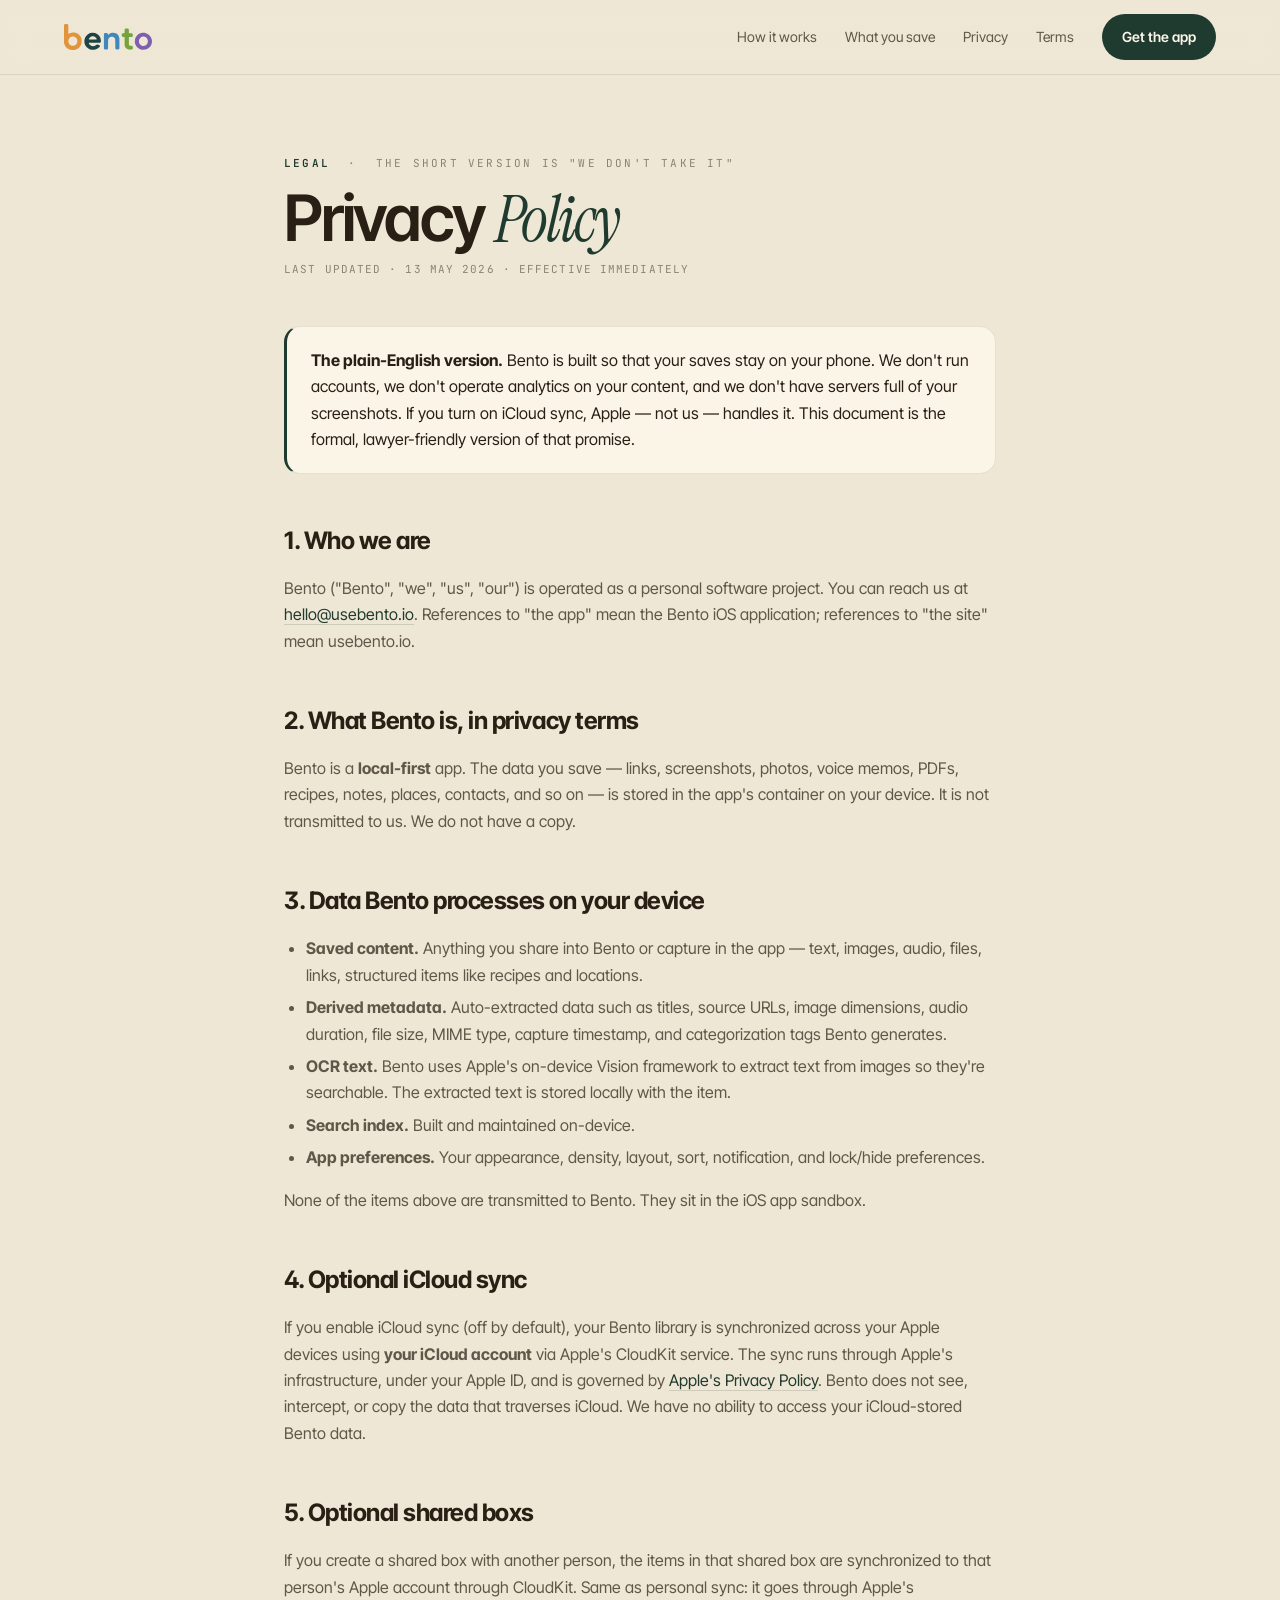
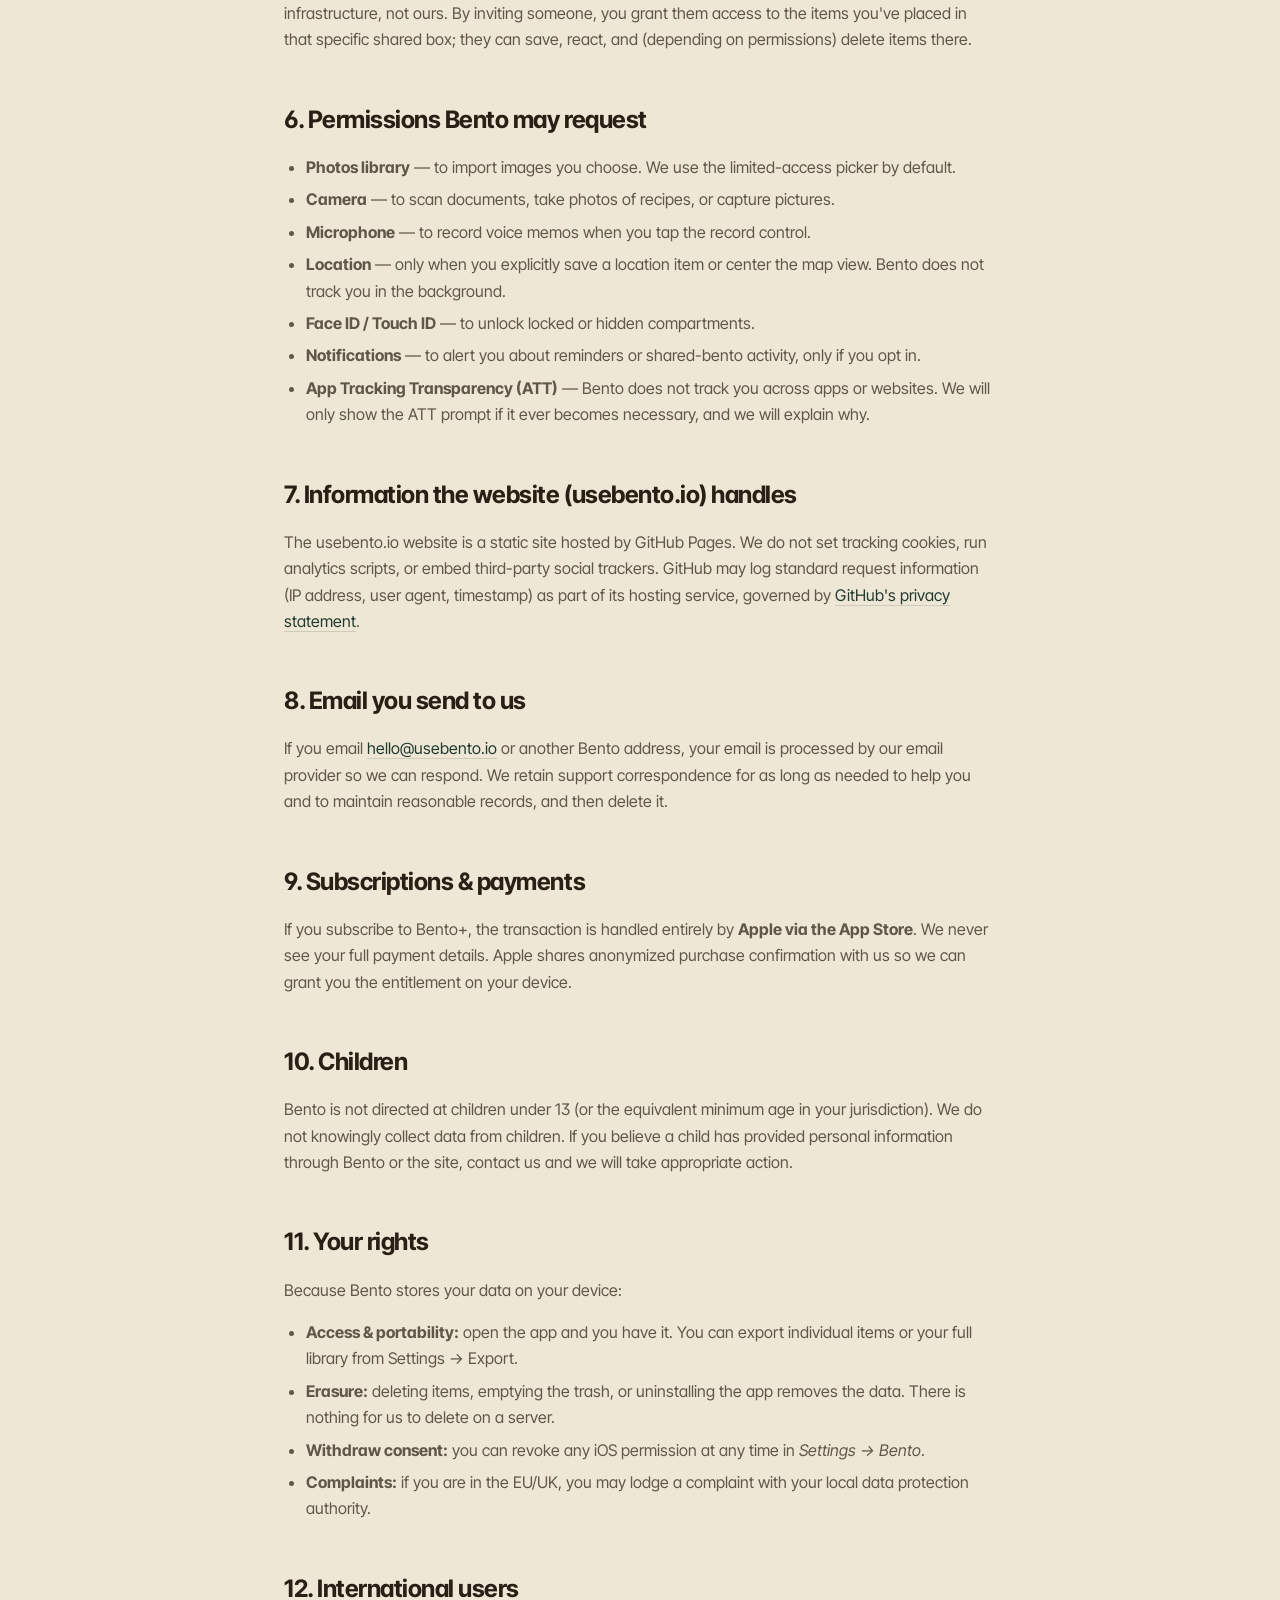
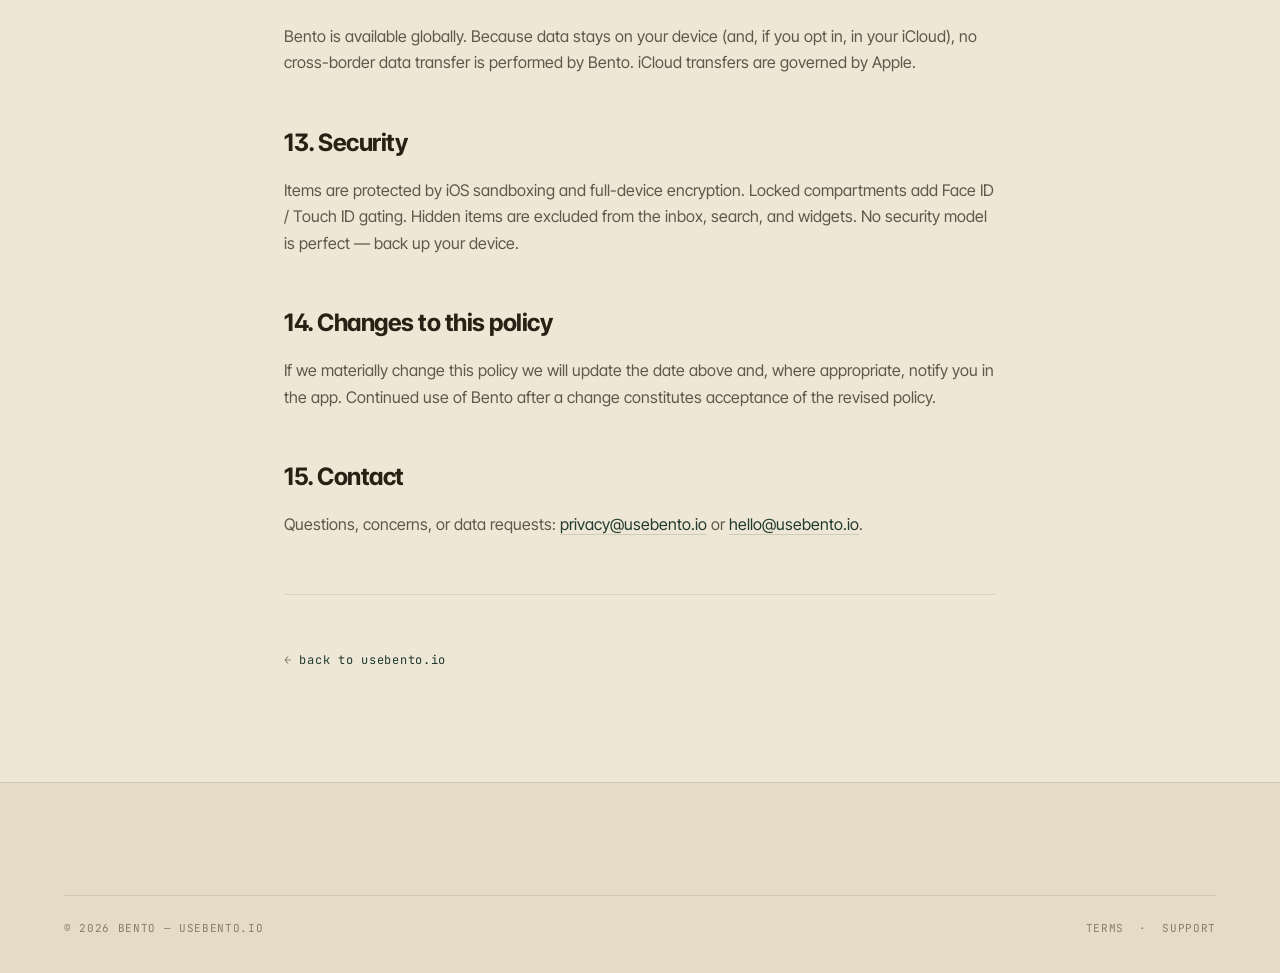
==== privacy.html @ c47843f8 "Update favicon to new llama logo Replaced favicon.svg with PNG versions: 32×32 for browser tab icon " ====
<!doctype html>
<html lang="en">
<head>
<meta charset="utf-8" />
<meta name="viewport" content="width=device-width, initial-scale=1" />
<title>Privacy Policy — Bento</title>
<meta name="description" content="Bento privacy policy. Bento is local-first and account-free. Your saves stay on your device." />
<meta name="theme-color" content="#EFE7D6" />
<link rel="icon" type="image/png" sizes="32x32" href="favicon-32.png" />
<link rel="apple-touch-icon" sizes="180x180" href="apple-touch-icon.png" />
<link rel="preconnect" href="https://fonts.googleapis.com" />
<link rel="preconnect" href="https://fonts.gstatic.com" crossorigin />
<link href="https://fonts.googleapis.com/css2?family=Inter+Tight:wght@400;500;600;700&family=Instrument+Serif:ital@0;1&family=JetBrains+Mono:wght@400;500&display=swap" rel="stylesheet" />
<link rel="stylesheet" href="assets/styles.css" />
</head>
<body>

<nav class="nav">
  <div class="nav-inner">
    <a class="brand" href="/" aria-label="Bento — home">
      <img class="brand-wordmark" src="logo-wordmark.svg" alt="Bento" />
    </a>
    <div class="nav-links">
      <a href="/#how">How it works</a>
      <a href="/#types">What you save</a>
      <a href="privacy.html">Privacy</a>
      <a href="terms.html">Terms</a>
      <a class="btn btn-primary" href="/#download">Get the app</a>
    </div>
  </div>
</nav>

<article class="article">
  <div class="wrap-narrow">
    <div class="eyebrow"><span class="num">legal</span> &nbsp;·&nbsp; the short version is "we don't take it"</div>
    <h1>Privacy <em>Policy</em></h1>
    <div class="updated">Last updated · 13 May 2026 · effective immediately</div>

    <div class="callout">
      <p><strong>The plain-English version.</strong> Bento is built so that your saves stay on your phone. We don't run accounts, we don't operate analytics on your content, and we don't have servers full of your screenshots. If you turn on iCloud sync, Apple — not us — handles it. This document is the formal, lawyer-friendly version of that promise.</p>
    </div>

    <h2>1. Who we are</h2>
    <p>Bento ("Bento", "we", "us", "our") is operated as a personal software project. You can reach us at <a href="mailto:hello@usebento.io">hello@usebento.io</a>. References to "the app" mean the Bento iOS application; references to "the site" mean usebento.io.</p>

    <h2>2. What Bento is, in privacy terms</h2>
    <p>Bento is a <strong>local-first</strong> app. The data you save — links, screenshots, photos, voice memos, PDFs, recipes, notes, places, contacts, and so on — is stored in the app's container on your device. It is not transmitted to us. We do not have a copy.</p>

    <h2>3. Data Bento processes on your device</h2>
    <ul>
      <li><strong>Saved content.</strong> Anything you share into Bento or capture in the app — text, images, audio, files, links, structured items like recipes and locations.</li>
      <li><strong>Derived metadata.</strong> Auto-extracted data such as titles, source URLs, image dimensions, audio duration, file size, MIME type, capture timestamp, and categorization tags Bento generates.</li>
      <li><strong>OCR text.</strong> Bento uses Apple's on-device Vision framework to extract text from images so they're searchable. The extracted text is stored locally with the item.</li>
      <li><strong>Search index.</strong> Built and maintained on-device.</li>
      <li><strong>App preferences.</strong> Your appearance, density, layout, sort, notification, and lock/hide preferences.</li>
    </ul>
    <p>None of the items above are transmitted to Bento. They sit in the iOS app sandbox.</p>

    <h2>4. Optional iCloud sync</h2>
    <p>If you enable iCloud sync (off by default), your Bento library is synchronized across your Apple devices using <strong>your iCloud account</strong> via Apple's CloudKit service. The sync runs through Apple's infrastructure, under your Apple ID, and is governed by <a href="https://www.apple.com/legal/privacy/">Apple's Privacy Policy</a>. Bento does not see, intercept, or copy the data that traverses iCloud. We have no ability to access your iCloud-stored Bento data.</p>

    <h2>5. Optional shared boxs</h2>
    <p>If you create a shared box with another person, the items in that shared box are synchronized to that person's Apple account through CloudKit. Same as personal sync: it goes through Apple's infrastructure, not ours. By inviting someone, you grant them access to the items you've placed in that specific shared box; they can save, react, and (depending on permissions) delete items there.</p>

    <h2>6. Permissions Bento may request</h2>
    <ul>
      <li><strong>Photos library</strong> — to import images you choose. We use the limited-access picker by default.</li>
      <li><strong>Camera</strong> — to scan documents, take photos of recipes, or capture pictures.</li>
      <li><strong>Microphone</strong> — to record voice memos when you tap the record control.</li>
      <li><strong>Location</strong> — only when you explicitly save a location item or center the map view. Bento does not track you in the background.</li>
      <li><strong>Face ID / Touch ID</strong> — to unlock locked or hidden compartments.</li>
      <li><strong>Notifications</strong> — to alert you about reminders or shared-bento activity, only if you opt in.</li>
      <li><strong>App Tracking Transparency (ATT)</strong> — Bento does not track you across apps or websites. We will only show the ATT prompt if it ever becomes necessary, and we will explain why.</li>
    </ul>

    <h2>7. Information the website (usebento.io) handles</h2>
    <p>The usebento.io website is a static site hosted by GitHub Pages. We do not set tracking cookies, run analytics scripts, or embed third-party social trackers. GitHub may log standard request information (IP address, user agent, timestamp) as part of its hosting service, governed by <a href="https://docs.github.com/en/site-policy/privacy-policies/github-general-privacy-statement">GitHub's privacy statement</a>.</p>

    <h2>8. Email you send to us</h2>
    <p>If you email <a href="mailto:hello@usebento.io">hello@usebento.io</a> or another Bento address, your email is processed by our email provider so we can respond. We retain support correspondence for as long as needed to help you and to maintain reasonable records, and then delete it.</p>

    <h2>9. Subscriptions &amp; payments</h2>
    <p>If you subscribe to Bento+, the transaction is handled entirely by <strong>Apple via the App Store</strong>. We never see your full payment details. Apple shares anonymized purchase confirmation with us so we can grant you the entitlement on your device.</p>

    <h2>10. Children</h2>
    <p>Bento is not directed at children under 13 (or the equivalent minimum age in your jurisdiction). We do not knowingly collect data from children. If you believe a child has provided personal information through Bento or the site, contact us and we will take appropriate action.</p>

    <h2>11. Your rights</h2>
    <p>Because Bento stores your data on your device:</p>
    <ul>
      <li><strong>Access &amp; portability:</strong> open the app and you have it. You can export individual items or your full library from Settings → Export.</li>
      <li><strong>Erasure:</strong> deleting items, emptying the trash, or uninstalling the app removes the data. There is nothing for us to delete on a server.</li>
      <li><strong>Withdraw consent:</strong> you can revoke any iOS permission at any time in <em>Settings → Bento</em>.</li>
      <li><strong>Complaints:</strong> if you are in the EU/UK, you may lodge a complaint with your local data protection authority.</li>
    </ul>

    <h2>12. International users</h2>
    <p>Bento is available globally. Because data stays on your device (and, if you opt in, in your iCloud), no cross-border data transfer is performed by Bento. iCloud transfers are governed by Apple.</p>

    <h2>13. Security</h2>
    <p>Items are protected by iOS sandboxing and full-device encryption. Locked compartments add Face ID / Touch ID gating. Hidden items are excluded from the inbox, search, and widgets. No security model is perfect — back up your device.</p>

    <h2>14. Changes to this policy</h2>
    <p>If we materially change this policy we will update the date above and, where appropriate, notify you in the app. Continued use of Bento after a change constitutes acceptance of the revised policy.</p>

    <h2>15. Contact</h2>
    <p>Questions, concerns, or data requests: <a href="mailto:privacy@usebento.io">privacy@usebento.io</a> or <a href="mailto:hello@usebento.io">hello@usebento.io</a>.</p>

    <hr />
    <p style="font-family: var(--font-mono); font-size: 12px; color: var(--ink-3); letter-spacing: 0.06em;">
      ← <a href="/" style="border:none;">back to usebento.io</a>
    </p>
  </div>
</article>

<footer>
  <div class="wrap">
    <div class="foot-base">
      <span>© 2026 Bento — usebento.io</span>
      <span><a href="terms.html" style="border:none;">Terms</a> &nbsp;·&nbsp; <a href="support.html" style="border:none;">Support</a></span>
    </div>
  </div>
</footer>

</body>
</html>
---- assets/styles.css ----
/* ───────────────────────────────────────────────
   Bento — usebento.io
   Base: rice paper light mode · Box tints: Stationery v3
   ─────────────────────────────────────────────── */

:root {
  --paper:        #EFE7D6;   /* canvas — warm rice paper */
  --paper-deep:   #E6DCC6;   /* frame */
  --rice:         #FBF5E8;   /* compartment fill */
  --rice-2:       #F2EAD6;
  --cream:        #E8C7A0;   /* sesame */
  --cream-soft:   #F4E5C8;

  --ink:          #2A1F14;   /* warm dark brown — the foreground */
  --ink-2:        rgba(42, 31, 20, 0.72);
  --ink-3:        rgba(42, 31, 20, 0.50);
  --ink-4:        rgba(42, 31, 20, 0.28);

  --forest:       #1F3A2E;   /* primary accent */
  --forest-deep:  #0F2419;
  --forest-soft:  rgba(31, 58, 46, 0.10);
  --forest-line:  rgba(31, 58, 46, 0.16);

  --persimmon:    #C8553D;   /* terracotta highlight */
  --persimmon-soft: rgba(200, 85, 61, 0.12);

  /* Box tints — Stationery palette v3 (no food references) */
  --t-coral:  #E8634A;   /* ink — alerts, recipes, today        */
  --t-butter: #E8B752;   /* ink — notes, drafts, in-progress    */
  --t-rose:   #D89AAC;   /* ink — social, people, gifts         */
  --t-sky:    #BFD3E8;   /* paper — links, web, references      */
  --t-mint:   #C8DDD0;   /* paper — fitness, fresh, today       */
  --t-cream:  #F2E5BE;   /* paper — reading, archive            */
  --t-bone:   #EFE8D8;   /* paper — neutral, default            */
  --t-clay:   #E8C8B0;   /* paper — audio, voice                */
  --t-iris:   #6B7DB8;   /* cloth — focus, deep work            */
  --t-sage:   #7A9079;   /* cloth — places, travel, outdoor     */
  --t-slate:  #1B2A48;   /* dark  — vault, finance, home base   */
  --t-indigo: #2D4068;   /* dark  — private, locked             */

  /* Legacy aliases so nothing breaks if referenced elsewhere */
  --t-ginger: var(--t-coral);
  --t-plum:   var(--t-rose);
  --t-pickle: var(--t-sky);
  --t-nori:   var(--t-slate);
  --t-sesame: var(--t-cream);
  --t-miso:   var(--t-butter);
  --t-wasabi: var(--t-mint);
  --t-salmon: var(--t-clay);
  --t-shoyu:  var(--t-indigo);
  --t-shiso:  var(--t-iris);
  --t-tea:    var(--t-sage);

  --line:        rgba(42, 31, 20, 0.10);
  --line-strong: rgba(42, 31, 20, 0.18);

  --font-sans:  "Inter Tight", -apple-system, system-ui, "Segoe UI", sans-serif;
  --font-serif: "Instrument Serif", "New York", Georgia, serif;
  --font-mono:  "JetBrains Mono", ui-monospace, "SF Mono", monospace;

  --radius-sm: 10px;
  --radius:    16px;
  --radius-lg: 24px;
  --radius-xl: 32px;

  --shadow-sm: 0 1px 2px rgba(20, 20, 24, 0.04), 0 4px 12px rgba(20, 20, 24, 0.05);
  --shadow:    0 8px 24px rgba(20, 20, 24, 0.08), 0 2px 6px rgba(20, 20, 24, 0.05);
  --shadow-lg: 0 24px 60px rgba(20, 20, 24, 0.18), 0 6px 16px rgba(20, 20, 24, 0.08);
}

/* Reset-ish */
*, *::before, *::after { box-sizing: border-box; }
html { -webkit-font-smoothing: antialiased; text-size-adjust: 100%; scroll-behavior: smooth; }
body {
  margin: 0;
  font-family: var(--font-sans);
  font-size: 16px;
  line-height: 1.55;
  color: var(--ink);
  background: var(--paper);
  font-feature-settings: "ss01", "cv11";
}
img, svg { display: block; max-width: 100%; }
a { color: inherit; text-decoration: none; }
button { font-family: inherit; cursor: pointer; border: 0; background: transparent; color: inherit; }

::selection { background: var(--forest); color: var(--rice); }

/* ─────────────────  Layout primitives  ───────────────── */

.wrap { max-width: 1200px; margin: 0 auto; padding: 0 24px; }
.wrap-narrow { max-width: 760px; margin: 0 auto; padding: 0 24px; }

.eyebrow {
  font-family: var(--font-mono);
  font-size: 11px;
  letter-spacing: 0.2em;
  text-transform: uppercase;
  color: var(--ink-3);
}
.eyebrow .num { color: var(--forest); font-weight: 600; }

.section-label {
  display: flex;
  align-items: baseline;
  gap: 14px;
  margin: 0 auto 32px;
  max-width: 1200px;
  padding: 0 24px;
  font-family: var(--font-mono);
  font-size: 11px;
  letter-spacing: 0.2em;
  text-transform: uppercase;
  color: var(--ink-3);
}
.section-label .num { color: var(--forest); font-weight: 600; }
.section-label h2 {
  margin: 0;
  font-family: var(--font-serif);
  font-style: italic;
  font-weight: 400;
  text-transform: none;
  letter-spacing: -0.01em;
  font-size: 22px;
  color: var(--ink);
}
.section-label .rule { flex: 1; height: 1px; background: var(--line); }

em.serif {
  font-family: var(--font-serif);
  font-style: italic;
  font-weight: 400;
  color: var(--forest);
}
.persimmon em.serif { color: var(--persimmon); }

/* ─────────────────  Top nav  ───────────────── */

.nav {
  position: sticky; top: 0; z-index: 50;
  background: rgba(239, 231, 214, 0.78);
  backdrop-filter: saturate(140%) blur(14px);
  -webkit-backdrop-filter: saturate(140%) blur(14px);
  border-bottom: 1px solid var(--line);
}
.nav-inner {
  max-width: 1200px; margin: 0 auto; padding: 14px 24px;
  display: flex; align-items: center; justify-content: space-between;
}
.brand { display: inline-flex; align-items: center; gap: 12px; }
.brand-mark {
  width: 32px; height: 32px; border-radius: 9px;
  background: var(--forest);
  display: grid; place-items: center;
}
.brand-name {
  font-family: var(--font-serif);
  font-style: italic;
  font-size: 22px;
  color: var(--ink);
  letter-spacing: -0.01em;
}
.brand-wordmark {
  height: 26px;
  width: auto;
  display: block;
}
.brand-wordmark--lg { height: 88px; }
@media (max-width: 720px) {
  .brand-wordmark--lg { height: 64px; }
}
.nav-links { display: flex; align-items: center; gap: 28px; }
.nav-links a:not(.btn) {
  font-size: 14px; color: var(--ink-2);
  transition: color 120ms ease;
}
.nav-links a:not(.btn):hover { color: var(--ink); }

@media (max-width: 720px) {
  .nav-links a:not(.btn) { display: none; }
}

/* ─────────────────  Buttons  ───────────────── */

.btn {
  display: inline-flex; align-items: center; gap: 10px;
  padding: 12px 20px;
  border-radius: 999px;
  font-size: 14px; font-weight: 600;
  transition: transform 120ms ease, background 120ms ease, color 120ms ease;
  white-space: nowrap;
}
.btn:hover { transform: translateY(-1px); }
.btn-primary { background: var(--forest); color: var(--rice); }
.btn-primary:hover { background: var(--forest-deep); }
.btn-ghost { background: transparent; color: var(--ink); border: 1px solid var(--line-strong); }
.btn-ghost:hover { background: rgba(42, 31, 20, 0.04); }

.btn-store {
  display: inline-flex; align-items: center; gap: 10px;
  padding: 14px 22px;
  background: var(--ink); color: var(--rice);
  border-radius: 14px;
  transition: transform 120ms ease, background 120ms ease;
}
.btn-store:hover { transform: translateY(-1px); background: #1a1208; }
.btn-store .pre { font-size: 10px; opacity: 0.7; letter-spacing: 0.1em; text-transform: uppercase; line-height: 1; margin-bottom: 4px; }
.btn-store .name { font-size: 16px; font-weight: 600; line-height: 1; }

/* ─────────────────  Hero  ───────────────── */

.hero {
  position: relative;
  padding: 88px 0 60px;
  overflow: hidden;
}
.hero::before {
  content: "";
  position: absolute; inset: 0; pointer-events: none;
  background:
    radial-gradient(60% 40% at 20% 10%, rgba(31, 58, 46, 0.06), transparent 60%),
    radial-gradient(40% 40% at 90% 30%, rgba(200, 85, 61, 0.06), transparent 60%);
}
.hero-inner {
  position: relative;
  display: grid;
  grid-template-columns: 1.1fr 0.9fr;
  gap: 64px;
  align-items: center;
}
.hero h1 {
  margin: 18px 0 22px;
  font-size: clamp(44px, 6vw, 76px);
  font-weight: 600;
  letter-spacing: -0.035em;
  line-height: 1.0;
}
.hero .lede {
  font-size: 18px;
  color: var(--ink-2);
  max-width: 520px;
  line-height: 1.5;
  margin: 0 0 32px;
}
.hero-cta { display: flex; flex-wrap: wrap; gap: 14px; align-items: center; }
.hero-meta {
  margin-top: 24px;
  display: flex; flex-wrap: wrap; gap: 18px;
  font-family: var(--font-mono);
  font-size: 11px;
  color: var(--ink-3);
  letter-spacing: 0.06em;
  text-transform: uppercase;
}
.hero-meta span::before { content: "·"; margin-right: 8px; color: var(--forest); }
.hero-meta span:first-child::before { display: none; }

@media (max-width: 980px) {
  .hero { padding: 56px 0 32px; }
  .hero-inner { grid-template-columns: 1fr; gap: 40px; }
}

/* ─────────────────  Phone visual (right column of hero)  ───────────────── */

.phone-shell {
  width: 300px;
  flex-shrink: 0;
  border-radius: 54px;
  background: #1A1410;
  padding: 10px;
  box-shadow: var(--shadow-lg), 0 0 0 1px rgba(255,255,255,0.06) inset;
  transform: rotate(-3deg);
  transition: transform 400ms ease;
}
.phone-shell:hover { transform: rotate(0deg); }
.phone-shot {
  width: 100%;
  border-radius: 46px;
  display: block;
}

@media (max-width: 980px) {
  .phone-shell { transform: none; width: 260px; }
}

/* ─────────────────  Logo wordmark  ───────────────── */

.wordmark {
  display: inline-flex; align-items: center; gap: 18px;
  margin-bottom: 4px;
}
.wordmark .mark {
  width: 56px; height: 56px; border-radius: 16px;
  background: var(--forest);
  display: grid; place-items: center;
}

/* ─────────────────  Three-step "How it works"  ───────────────── */

.steps {
  display: grid;
  grid-template-columns: repeat(3, 1fr);
  gap: 18px;
  margin-top: 8px;
}
.step {
  background: var(--rice);
  border: 1px solid var(--line);
  border-radius: var(--radius-lg);
  padding: 28px 26px 30px;
  position: relative;
  transition: transform 220ms ease, box-shadow 220ms ease;
}
.step:hover { transform: translateY(-4px); box-shadow: var(--shadow); }
.step-num {
  font-family: var(--font-mono);
  font-size: 11px;
  letter-spacing: 0.2em;
  color: var(--forest);
  font-weight: 600;
  margin-bottom: 16px;
}
.step h3 {
  margin: 0 0 10px;
  font-size: 22px;
  font-weight: 600;
  letter-spacing: -0.02em;
  line-height: 1.15;
}
.step h3 em { font-family: var(--font-serif); font-style: italic; color: var(--forest); font-weight: 400; }
.step p { margin: 0; font-size: 14px; color: var(--ink-2); line-height: 1.55; }
.step .glyph {
  width: 44px; height: 44px;
  border-radius: 12px;
  background: var(--paper-deep);
  display: grid; place-items: center;
  margin-bottom: 18px;
  color: var(--forest);
}
@media (max-width: 880px) {
  .steps { grid-template-columns: 1fr; }
}

/* ─────────────────  Spotlights (color-blocked App Store style)  ───────────────── */

.spotlights {
  display: grid;
  grid-template-columns: repeat(6, 1fr);
  gap: 14px;
  margin-top: 8px;
}
.spotlight {
  border-radius: var(--radius-xl);
  padding: 36px 32px;
  position: relative;
  overflow: hidden;
  min-height: 360px;
  display: flex; flex-direction: column; justify-content: space-between;
  color: var(--ink);
  box-shadow: 0 24px 60px rgba(0, 0, 0, 0.10);
  transition: transform 240ms ease, box-shadow 240ms ease;
}
.spotlight:hover { transform: translateY(-4px); box-shadow: 0 32px 70px rgba(0, 0, 0, 0.14); }
.spotlight .badge {
  position: absolute; top: 24px; right: 24px;
  padding: 5px 10px;
  border-radius: 999px;
  background: rgba(0, 0, 0, 0.08);
  font-family: var(--font-mono);
  font-size: 10px;
  letter-spacing: 0.18em;
  text-transform: uppercase;
  opacity: 0.75;
}
.spotlight h3 {
  font-size: clamp(28px, 2.4vw, 38px);
  line-height: 1.02;
  letter-spacing: -0.025em;
  margin: 0;
  font-family: var(--font-serif);
  font-style: italic;
  font-weight: 400;
}
.spotlight h3 .accent {
  display: block;
  font-family: var(--font-sans);
  font-style: normal;
  font-weight: 600;
  margin-top: 4px;
}
.spotlight p {
  font-size: 14px; line-height: 1.5;
  max-width: 360px;
  margin: 14px 0 0;
  opacity: 0.7;
}

/* Spotlights — color blocks lifted from the App Store shots */
.sp-paper    { background: var(--paper);   color: var(--ink);  grid-column: span 2; }
.sp-paper    .accent { color: var(--forest); }

.sp-forest   { background: var(--forest);  color: var(--rice); grid-column: span 2; }
.sp-forest   .accent { color: var(--cream); }
.sp-forest   .badge { background: rgba(255, 255, 255, 0.12); color: var(--rice); }

.sp-persim   { background: var(--persimmon); color: var(--rice); grid-column: span 2; }
.sp-persim   .accent { color: var(--forest); }
.sp-persim   .badge { background: rgba(255, 255, 255, 0.18); color: var(--rice); }

.sp-cream    { background: var(--cream); color: var(--ink); grid-column: span 3; }
.sp-cream    .accent { color: var(--persimmon); }

.sp-shoyu    { background: var(--ink); color: var(--rice); grid-column: span 3; }
.sp-shoyu    .accent { color: var(--cream); }
.sp-shoyu    .badge { background: rgba(255, 255, 255, 0.10); color: var(--rice); }

@media (max-width: 980px) {
  .spotlights { grid-template-columns: 1fr 1fr; }
  .spotlight, .sp-paper, .sp-forest, .sp-persim, .sp-cream, .sp-shoyu { grid-column: span 1; }
}
@media (max-width: 600px) {
  .spotlights { grid-template-columns: 1fr; }
}

/* ─────────────────  Item types grid (the pantry)  ───────────────── */

.pantry {
  display: grid;
  grid-template-columns: repeat(4, 1fr);
  gap: 14px;
}
.pantry-tile {
  border-radius: var(--radius);
  padding: 22px;
  min-height: 160px;
  display: flex; flex-direction: column; justify-content: space-between;
  position: relative; overflow: hidden;
  color: var(--ink);
  transition: transform 200ms ease;
}
.pantry-tile:hover { transform: translateY(-2px); }
.pantry-tile .pip {
  width: 12px; height: 12px; border-radius: 50%;
}
.pantry-tile .name {
  font-size: 16px; font-weight: 600;
  letter-spacing: -0.01em;
}
.pantry-tile .desc {
  font-size: 12.5px; opacity: 0.7;
  margin-top: 4px;
  line-height: 1.45;
}
.pantry-tile .kind {
  font-family: var(--font-mono);
  font-size: 10px;
  letter-spacing: 0.18em;
  text-transform: uppercase;
  opacity: 0.55;
}

.p-recipe { background: var(--t-coral); color: var(--ink); }
.p-recipe .pip { background: var(--ink); }
.p-quote  { background: var(--rice); border: 1px solid var(--line); }
.p-quote  .pip { background: var(--persimmon); }
.p-place  { background: var(--t-sky); color: var(--ink); }
.p-place  .pip { background: var(--t-slate); }
.p-voice  { background: var(--t-slate); color: var(--rice); }
.p-voice  .pip { background: var(--t-butter); }
.p-pdf    { background: var(--paper-deep); }
.p-pdf    .pip { background: var(--t-sage); }
.p-photo  { background: var(--t-cream); color: var(--ink); }
.p-photo  .pip { background: var(--ink); }
.p-link   { background: var(--t-iris); color: var(--rice); }
.p-link   .pip { background: var(--rice); }
.p-thread { background: var(--t-rose); color: var(--ink); }
.p-thread .pip { background: var(--ink); }

@media (max-width: 880px) { .pantry { grid-template-columns: repeat(2, 1fr); } }
@media (max-width: 480px) { .pantry { grid-template-columns: 1fr; } }

/* ─────────────────  Privacy strip ("what stays / what leaves")  ───────────────── */

.privacy-strip {
  background: var(--rice);
  border: 1px solid var(--line);
  border-radius: var(--radius-xl);
  padding: 56px clamp(28px, 5vw, 72px);
  display: grid;
  grid-template-columns: 1fr 1fr;
  gap: 56px;
  align-items: center;
}
.privacy-copy h2 {
  font-size: clamp(34px, 4vw, 48px);
  font-weight: 600;
  letter-spacing: -0.03em;
  line-height: 1.05;
  margin: 12px 0 16px;
}
.privacy-copy h2 em { font-family: var(--font-serif); font-style: italic; color: var(--persimmon); font-weight: 400; }
.privacy-copy p { color: var(--ink-2); font-size: 16px; max-width: 460px; margin: 0; }
.privacy-card {
  background: #fff;
  border-radius: var(--radius-lg);
  padding: 28px;
  box-shadow: var(--shadow);
  font-family: var(--font-mono);
  font-size: 13.5px;
  line-height: 2;
  color: var(--ink);
}
.privacy-card .com { color: var(--ink-3); font-size: 11px; letter-spacing: 0.04em; margin-bottom: 6px; }
.privacy-card .nope { color: var(--persimmon); font-weight: 700; }

@media (max-width: 980px) {
  .privacy-strip { grid-template-columns: 1fr; gap: 36px; padding: 40px 28px; }
}

/* ─────────────────  FAQ  ───────────────── */

.faq { display: grid; gap: 12px; max-width: 880px; margin: 0 auto; }
.faq details {
  background: var(--rice);
  border: 1px solid var(--line);
  border-radius: var(--radius);
  padding: 20px 24px;
  transition: background 160ms ease;
}
.faq details[open] { background: #fff; box-shadow: var(--shadow-sm); }
.faq summary {
  list-style: none;
  cursor: pointer;
  font-size: 17px;
  font-weight: 600;
  letter-spacing: -0.01em;
  display: flex; align-items: center; justify-content: space-between;
}
.faq summary::-webkit-details-marker { display: none; }
.faq summary::after {
  content: "+";
  font-family: var(--font-mono);
  font-size: 22px;
  color: var(--forest);
  font-weight: 400;
  transition: transform 220ms ease;
}
.faq details[open] summary::after { content: "−"; }
.faq p { margin: 12px 0 0; color: var(--ink-2); font-size: 15px; line-height: 1.55; }

/* ─────────────────  Big bottom CTA  ───────────────── */

.cta {
  position: relative;
  text-align: center;
  padding: 100px 24px;
  background:
    radial-gradient(50% 60% at 50% 0%, rgba(31, 58, 46, 0.08), transparent 70%),
    var(--paper);
  border-top: 1px solid var(--line);
  margin-top: 80px;
}
.cta h2 {
  font-size: clamp(44px, 6vw, 72px);
  font-weight: 600;
  letter-spacing: -0.035em;
  line-height: 1;
  margin: 0 auto 24px;
  max-width: 12ch;
}
.cta h2 em { font-family: var(--font-serif); font-style: italic; color: var(--forest); font-weight: 400; }
.cta p { margin: 0 auto 36px; max-width: 480px; color: var(--ink-2); }
.cta-actions { display: inline-flex; gap: 14px; flex-wrap: wrap; justify-content: center; }
.cta-tray {
  width: 132px; height: 132px;
  margin: 0 auto 28px;
  filter: drop-shadow(0 18px 36px rgba(20, 20, 24, 0.18));
  transform: rotate(-4deg);
  transition: transform 320ms ease;
}
.cta-tray:hover { transform: rotate(0deg) scale(1.04); }
@media (max-width: 600px) {
  .cta-tray { width: 100px; height: 100px; }
}

/* ─────────────────  Footer  ───────────────── */

footer {
  background: var(--paper-deep);
  border-top: 1px solid var(--line);
  padding: 56px 0 36px;
}
.foot-grid {
  display: grid;
  grid-template-columns: 1.5fr 1fr 1fr 1fr;
  gap: 48px;
  align-items: start;
}
.foot-brand p {
  margin: 16px 0 0;
  font-size: 13px; color: var(--ink-3);
  max-width: 280px; line-height: 1.55;
}
.foot-col h4 {
  font-family: var(--font-mono);
  font-size: 10px;
  letter-spacing: 0.2em;
  text-transform: uppercase;
  color: var(--ink-3);
  margin: 0 0 14px;
  font-weight: 500;
}
.foot-col ul { list-style: none; padding: 0; margin: 0; display: grid; gap: 8px; }
.foot-col a { font-size: 14px; color: var(--ink-2); }
.foot-col a:hover { color: var(--ink); }

.foot-base {
  margin-top: 56px;
  padding-top: 24px;
  border-top: 1px solid var(--line);
  display: flex; justify-content: space-between; align-items: center;
  font-family: var(--font-mono);
  font-size: 11px;
  color: var(--ink-3);
  letter-spacing: 0.06em;
  text-transform: uppercase;
}

@media (max-width: 720px) {
  .foot-grid { grid-template-columns: 1fr 1fr; }
  .foot-base { flex-direction: column; gap: 14px; }
}

/* ─────────────────  Section spacing  ───────────────── */

section { padding: 80px 0; }
section h2.kicker {
  font-size: clamp(34px, 4.4vw, 56px);
  font-weight: 600;
  letter-spacing: -0.035em;
  line-height: 1.05;
  margin: 8px 0 18px;
  max-width: 18ch;
}
section h2.kicker em { font-family: var(--font-serif); font-style: italic; color: var(--forest); font-weight: 400; }
section .lede {
  font-size: 17px; color: var(--ink-2); max-width: 600px; margin: 0 0 48px; line-height: 1.55;
}

/* ─────────────────  Article surfaces (privacy/terms/support)  ───────────────── */

.article {
  padding: 80px 0 100px;
}
.article h1 {
  font-size: clamp(38px, 5vw, 64px);
  font-weight: 600;
  letter-spacing: -0.035em;
  line-height: 1.05;
  margin: 12px 0 8px;
}
.article h1 em { font-family: var(--font-serif); font-style: italic; color: var(--forest); font-weight: 400; }
.article .updated {
  font-family: var(--font-mono);
  font-size: 11px;
  color: var(--ink-3);
  letter-spacing: 0.1em;
  text-transform: uppercase;
  margin-bottom: 48px;
}
.article h2 {
  margin: 48px 0 12px;
  font-size: 24px;
  letter-spacing: -0.02em;
}
.article h3 {
  margin: 32px 0 8px;
  font-size: 17px;
  letter-spacing: -0.01em;
}
.article p, .article li {
  font-size: 16px;
  line-height: 1.65;
  color: var(--ink-2);
}
.article ul, .article ol { padding-left: 22px; }
.article li { margin-bottom: 6px; }
.article a { color: var(--forest); border-bottom: 1px solid var(--forest-line); }
.article a:hover { border-bottom-color: var(--forest); }
.article .btn { border-bottom: none; }
.article .btn-primary { color: var(--rice); }
.article .btn-ghost { color: var(--ink); }
.article hr {
  border: 0; height: 1px; background: var(--line); margin: 56px 0;
}
.article .callout {
  background: var(--rice);
  border: 1px solid var(--line);
  border-left: 3px solid var(--forest);
  border-radius: var(--radius);
  padding: 20px 24px;
  margin: 24px 0;
}
.article .callout p { margin: 0; color: var(--ink); }

/* ─────────────────  Pricing  ───────────────── */

.pricing-grid {
  display: grid;
  grid-template-columns: 1fr 1fr;
  gap: 20px;
  max-width: 820px;
  margin: 0 auto;
}
@media (max-width: 640px) {
  .pricing-grid { grid-template-columns: 1fr; }
}

.plan-card {
  background: var(--rice);
  border: 1px solid var(--line);
  border-radius: var(--radius-xl);
  padding: 36px 32px;
  display: flex;
  flex-direction: column;
}
.plan-card--featured {
  background: var(--forest);
  border-color: var(--forest);
  color: var(--rice);
}

.plan-tier {
  font-family: var(--font-mono);
  font-size: 10px;
  letter-spacing: 0.2em;
  text-transform: uppercase;
  color: var(--ink-3);
  margin-bottom: 14px;
}
.plan-card--featured .plan-tier { color: rgba(251,245,232,0.55); }

.plan-name {
  font-family: var(--font-serif);
  font-style: italic;
  font-size: 24px;
  font-weight: 400;
  color: var(--ink);
  margin-bottom: 14px;
  line-height: 1.2;
}
.plan-card--featured .plan-name { color: var(--rice); }

.plan-price {
  display: flex;
  align-items: baseline;
  gap: 4px;
  margin-bottom: 10px;
}
.plan-amount {
  font-size: 44px;
  font-weight: 700;
  letter-spacing: -0.04em;
  line-height: 1;
  color: var(--ink);
}
.plan-card--featured .plan-amount { color: var(--rice); }
.plan-period {
  font-size: 15px;
  color: var(--ink-3);
}
.plan-card--featured .plan-period { color: rgba(251,245,232,0.55); }

.plan-desc {
  font-size: 14px;
  line-height: 1.55;
  color: var(--ink-2);
  margin-bottom: 28px;
}
.plan-card--featured .plan-desc { color: rgba(251,245,232,0.72); }

.plan-features {
  list-style: none;
  padding: 0;
  margin: 0 0 32px;
  display: flex;
  flex-direction: column;
  gap: 10px;
  flex: 1;
}
.plan-features li {
  font-size: 14px;
  padding-left: 22px;
  position: relative;
  color: var(--ink-2);
}
.plan-features li::before {
  content: '✓';
  position: absolute;
  left: 0;
  font-weight: 700;
  color: var(--forest);
}
.plan-features li.off { color: var(--ink-4); }
.plan-features li.off::before { content: '–'; color: var(--ink-4); font-weight: 400; }
.plan-card--featured .plan-features li { color: rgba(251,245,232,0.85); }
.plan-card--featured .plan-features li::before { color: var(--cream); }

.pricing-note {
  text-align: center;
  font-family: var(--font-mono);
  font-size: 11px;
  letter-spacing: 0.06em;
  color: var(--ink-3);
  margin-top: 24px;
}
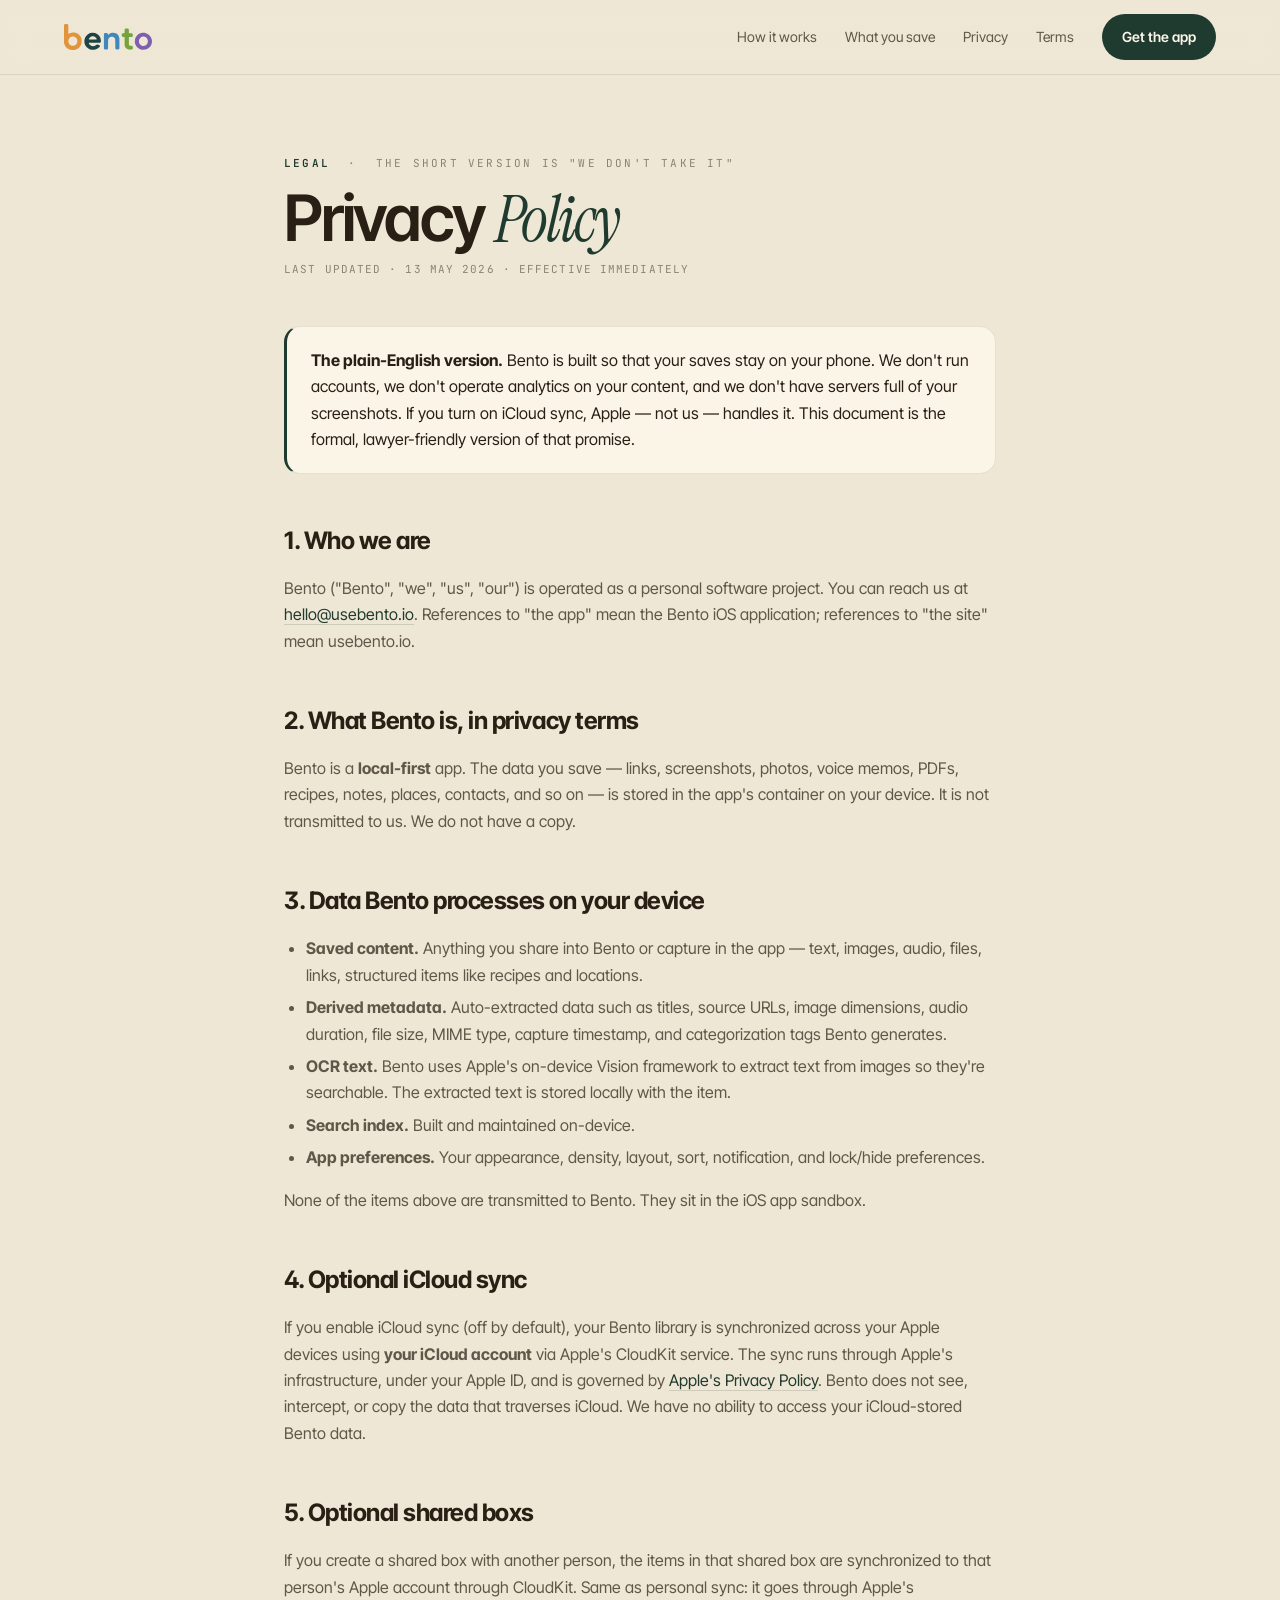
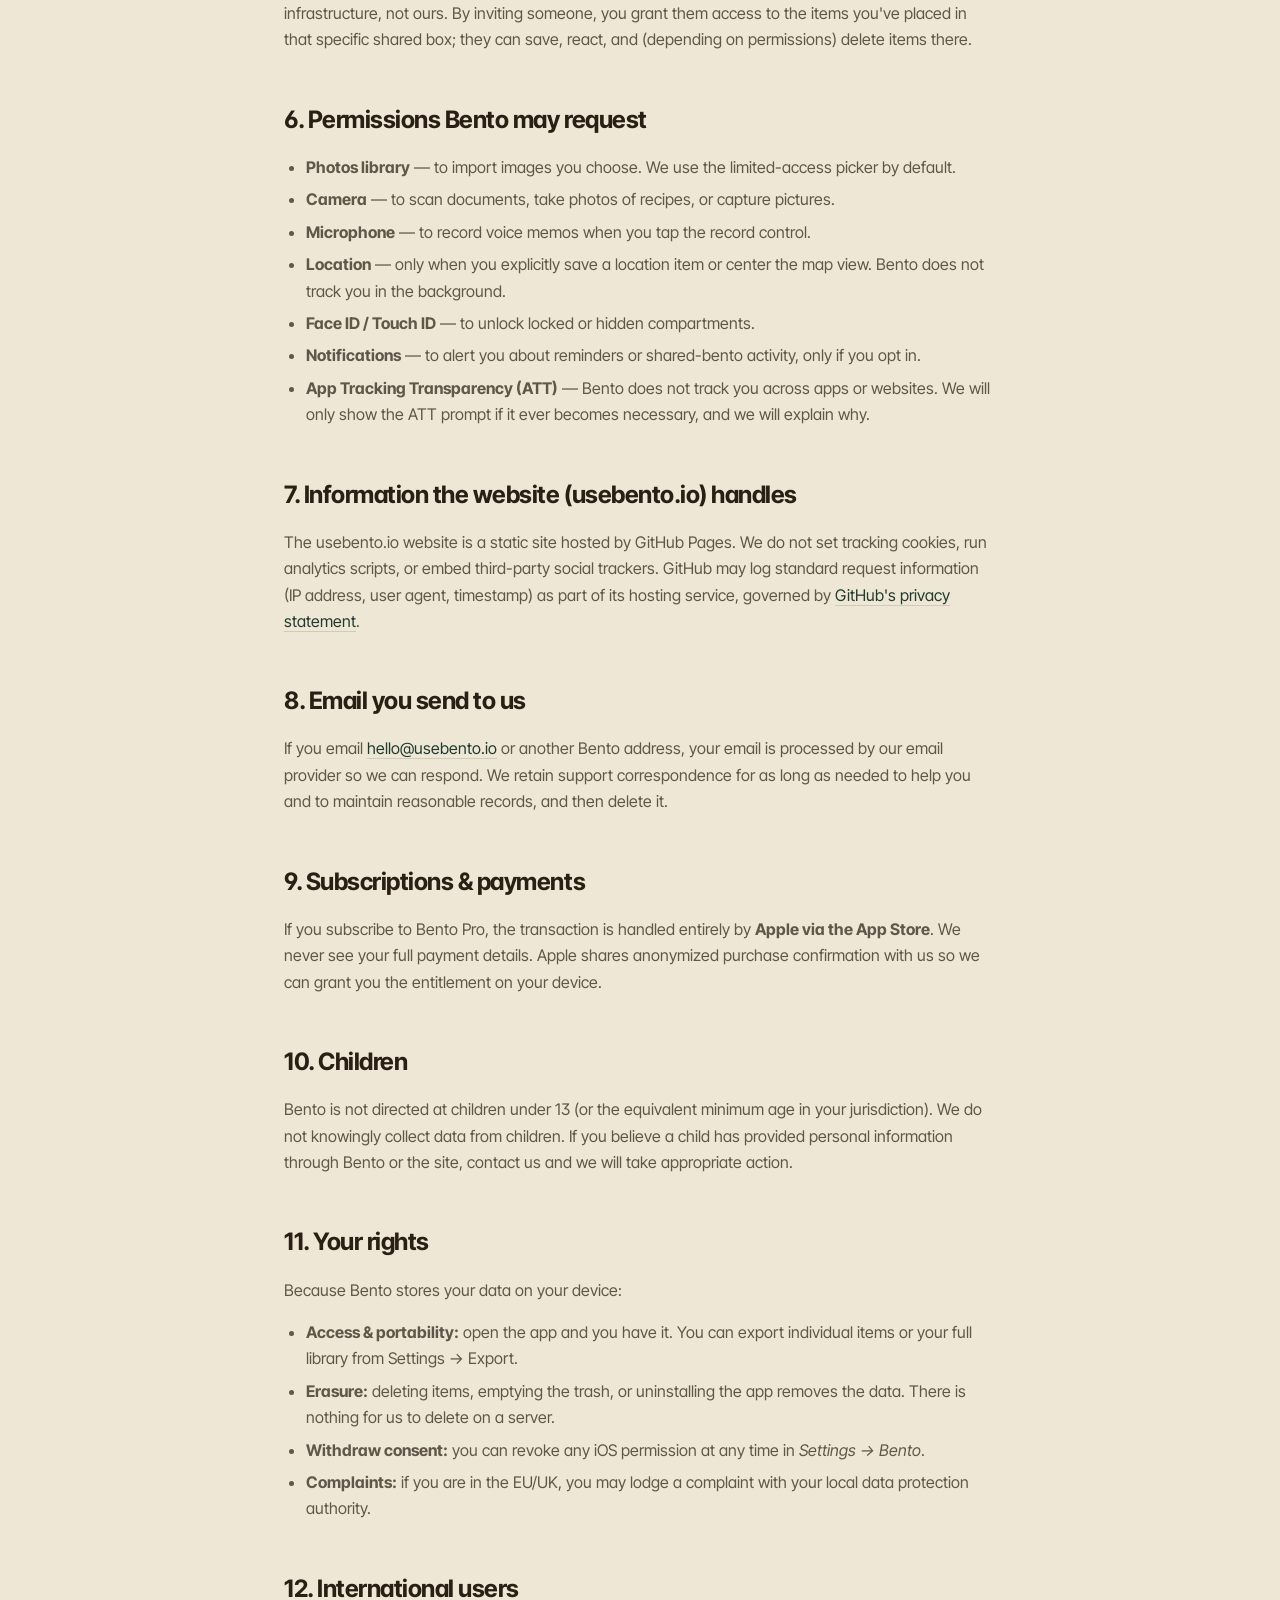
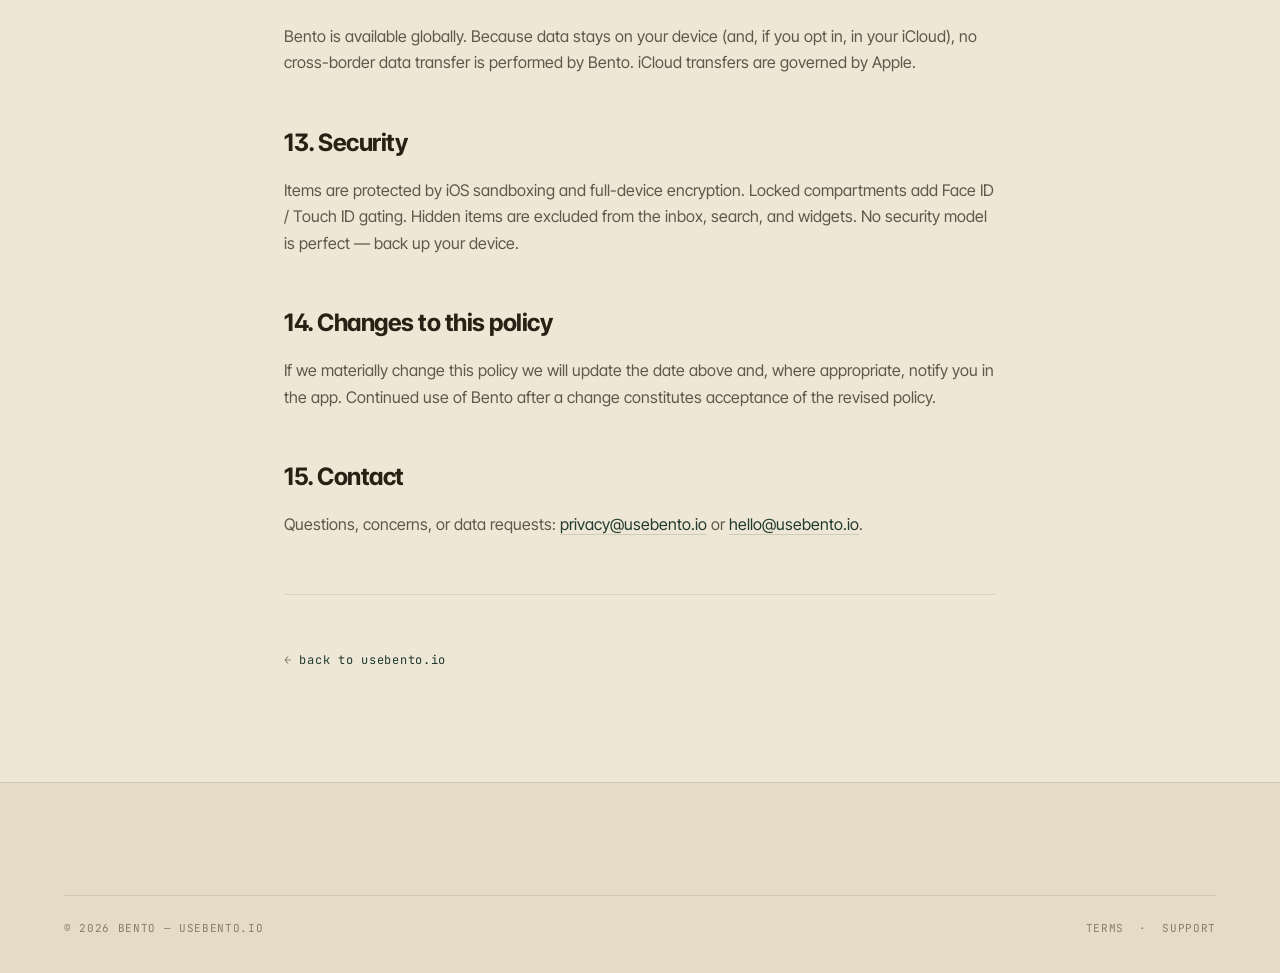
==== commit 77510883: "Rename Bento+ → Bento Pro across all pages Updates pricing card, FAQ, privacy policy, terms of servi" ====
--- a/privacy.html
+++ b/privacy.html
@@ -80,7 +80,7 @@
     <p>If you email <a href="mailto:hello@usebento.io">hello@usebento.io</a> or another Bento address, your email is processed by our email provider so we can respond. We retain support correspondence for as long as needed to help you and to maintain reasonable records, and then delete it.</p>
 
     <h2>9. Subscriptions &amp; payments</h2>
-    <p>If you subscribe to Bento+, the transaction is handled entirely by <strong>Apple via the App Store</strong>. We never see your full payment details. Apple shares anonymized purchase confirmation with us so we can grant you the entitlement on your device.</p>
+    <p>If you subscribe to Bento Pro, the transaction is handled entirely by <strong>Apple via the App Store</strong>. We never see your full payment details. Apple shares anonymized purchase confirmation with us so we can grant you the entitlement on your device.</p>
 
     <h2>10. Children</h2>
     <p>Bento is not directed at children under 13 (or the equivalent minimum age in your jurisdiction). We do not knowingly collect data from children. If you believe a child has provided personal information through Bento or the site, contact us and we will take appropriate action.</p>
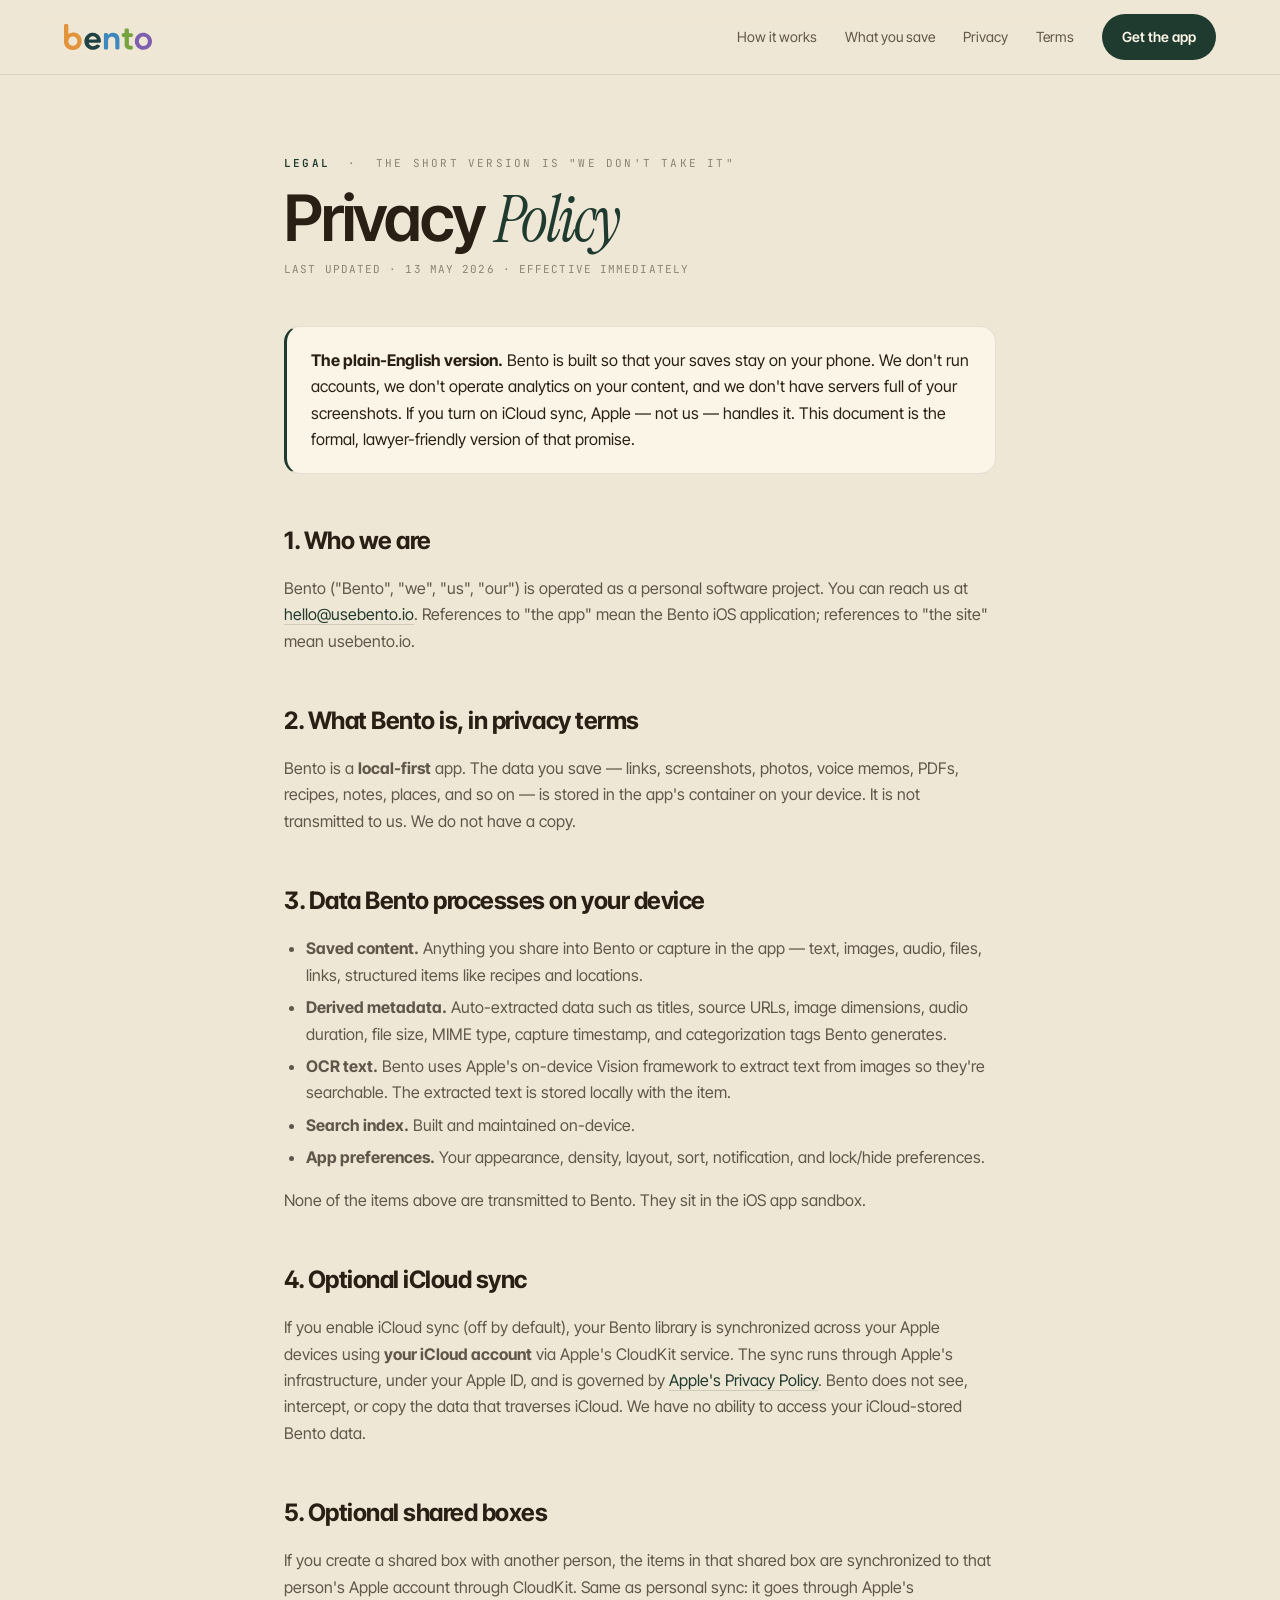
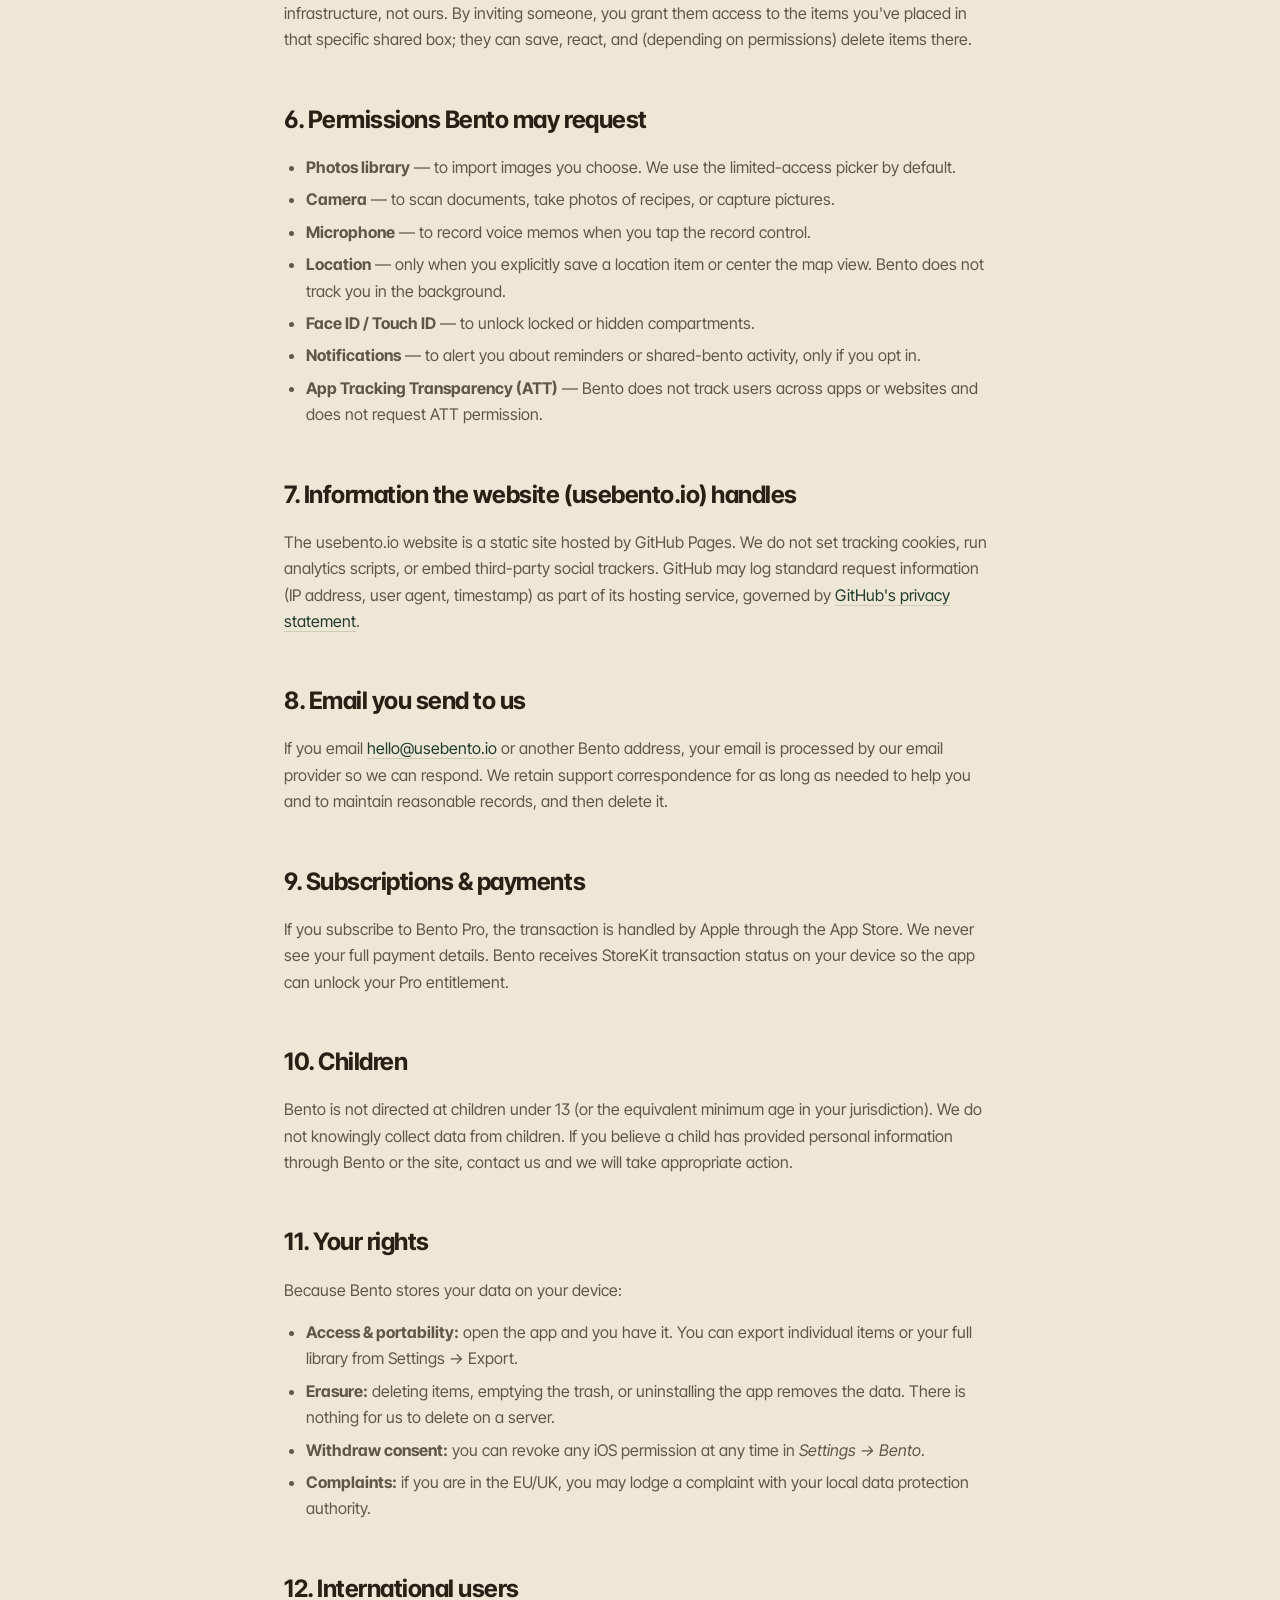
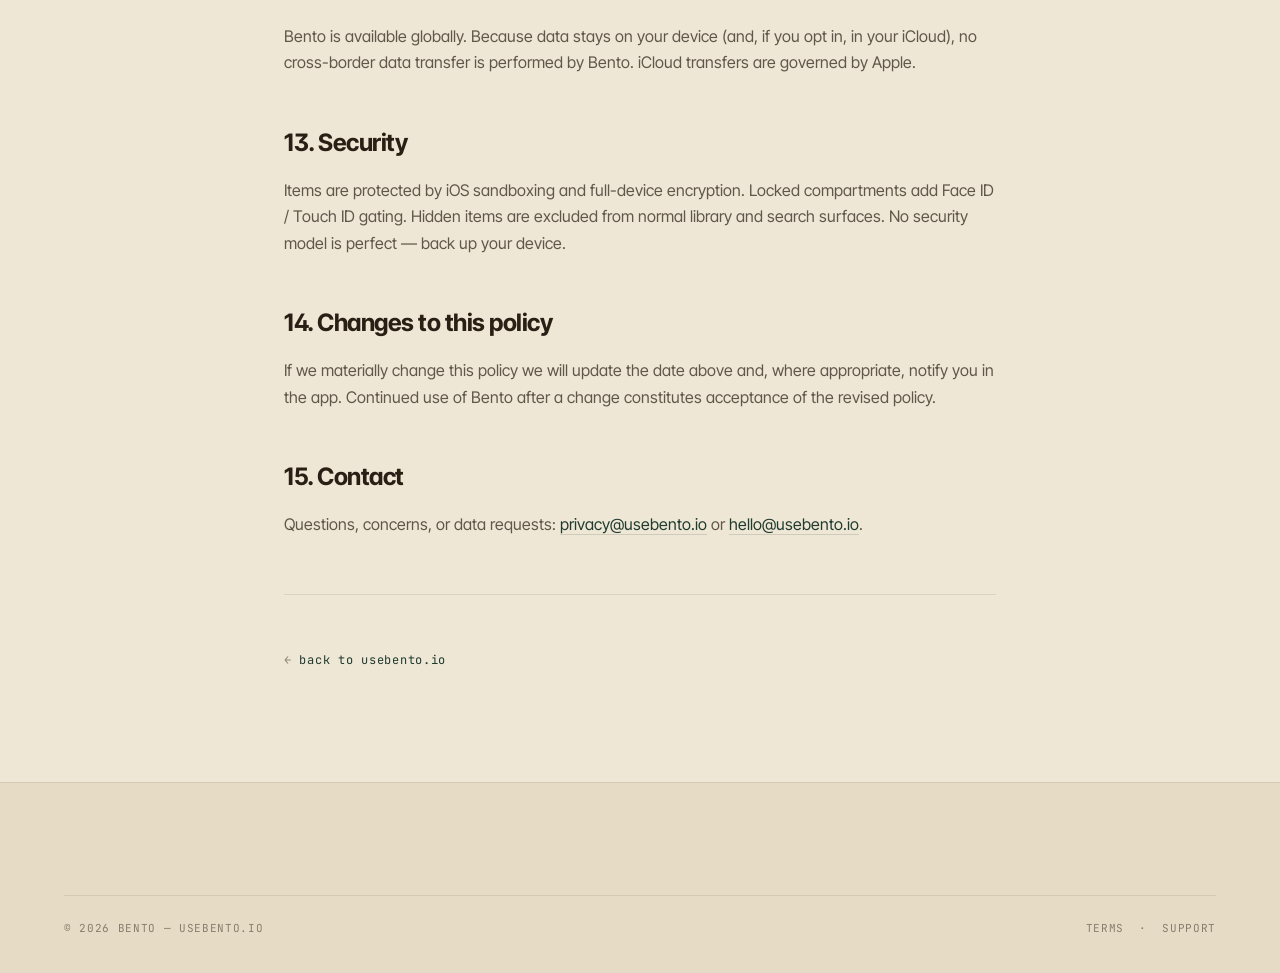
==== commit d00a52ba: "Legal page updates for App Store Guideline 3.1.2 review privacy.html: - Fix typo: "shared boxs" → "s" ====
--- a/privacy.html
+++ b/privacy.html
@@ -44,7 +44,7 @@
     <p>Bento ("Bento", "we", "us", "our") is operated as a personal software project. You can reach us at <a href="mailto:hello@usebento.io">hello@usebento.io</a>. References to "the app" mean the Bento iOS application; references to "the site" mean usebento.io.</p>
 
     <h2>2. What Bento is, in privacy terms</h2>
-    <p>Bento is a <strong>local-first</strong> app. The data you save — links, screenshots, photos, voice memos, PDFs, recipes, notes, places, contacts, and so on — is stored in the app's container on your device. It is not transmitted to us. We do not have a copy.</p>
+    <p>Bento is a <strong>local-first</strong> app. The data you save — links, screenshots, photos, voice memos, PDFs, recipes, notes, places, and so on — is stored in the app's container on your device. It is not transmitted to us. We do not have a copy.</p>
 
     <h2>3. Data Bento processes on your device</h2>
     <ul>
@@ -59,7 +59,7 @@
     <h2>4. Optional iCloud sync</h2>
     <p>If you enable iCloud sync (off by default), your Bento library is synchronized across your Apple devices using <strong>your iCloud account</strong> via Apple's CloudKit service. The sync runs through Apple's infrastructure, under your Apple ID, and is governed by <a href="https://www.apple.com/legal/privacy/">Apple's Privacy Policy</a>. Bento does not see, intercept, or copy the data that traverses iCloud. We have no ability to access your iCloud-stored Bento data.</p>
 
-    <h2>5. Optional shared boxs</h2>
+    <h2>5. Optional shared boxes</h2>
     <p>If you create a shared box with another person, the items in that shared box are synchronized to that person's Apple account through CloudKit. Same as personal sync: it goes through Apple's infrastructure, not ours. By inviting someone, you grant them access to the items you've placed in that specific shared box; they can save, react, and (depending on permissions) delete items there.</p>
 
     <h2>6. Permissions Bento may request</h2>
@@ -70,7 +70,7 @@
       <li><strong>Location</strong> — only when you explicitly save a location item or center the map view. Bento does not track you in the background.</li>
       <li><strong>Face ID / Touch ID</strong> — to unlock locked or hidden compartments.</li>
       <li><strong>Notifications</strong> — to alert you about reminders or shared-bento activity, only if you opt in.</li>
-      <li><strong>App Tracking Transparency (ATT)</strong> — Bento does not track you across apps or websites. We will only show the ATT prompt if it ever becomes necessary, and we will explain why.</li>
+      <li><strong>App Tracking Transparency (ATT)</strong> — Bento does not track users across apps or websites and does not request ATT permission.</li>
     </ul>
 
     <h2>7. Information the website (usebento.io) handles</h2>
@@ -80,7 +80,7 @@
     <p>If you email <a href="mailto:hello@usebento.io">hello@usebento.io</a> or another Bento address, your email is processed by our email provider so we can respond. We retain support correspondence for as long as needed to help you and to maintain reasonable records, and then delete it.</p>
 
     <h2>9. Subscriptions &amp; payments</h2>
-    <p>If you subscribe to Bento Pro, the transaction is handled entirely by <strong>Apple via the App Store</strong>. We never see your full payment details. Apple shares anonymized purchase confirmation with us so we can grant you the entitlement on your device.</p>
+    <p>If you subscribe to Bento Pro, the transaction is handled by Apple through the App Store. We never see your full payment details. Bento receives StoreKit transaction status on your device so the app can unlock your Pro entitlement.</p>
 
     <h2>10. Children</h2>
     <p>Bento is not directed at children under 13 (or the equivalent minimum age in your jurisdiction). We do not knowingly collect data from children. If you believe a child has provided personal information through Bento or the site, contact us and we will take appropriate action.</p>
@@ -98,7 +98,7 @@
     <p>Bento is available globally. Because data stays on your device (and, if you opt in, in your iCloud), no cross-border data transfer is performed by Bento. iCloud transfers are governed by Apple.</p>
 
     <h2>13. Security</h2>
-    <p>Items are protected by iOS sandboxing and full-device encryption. Locked compartments add Face ID / Touch ID gating. Hidden items are excluded from the inbox, search, and widgets. No security model is perfect — back up your device.</p>
+    <p>Items are protected by iOS sandboxing and full-device encryption. Locked compartments add Face ID / Touch ID gating. Hidden items are excluded from normal library and search surfaces. No security model is perfect — back up your device.</p>
 
     <h2>14. Changes to this policy</h2>
     <p>If we materially change this policy we will update the date above and, where appropriate, notify you in the app. Continued use of Bento after a change constitutes acceptance of the revised policy.</p>
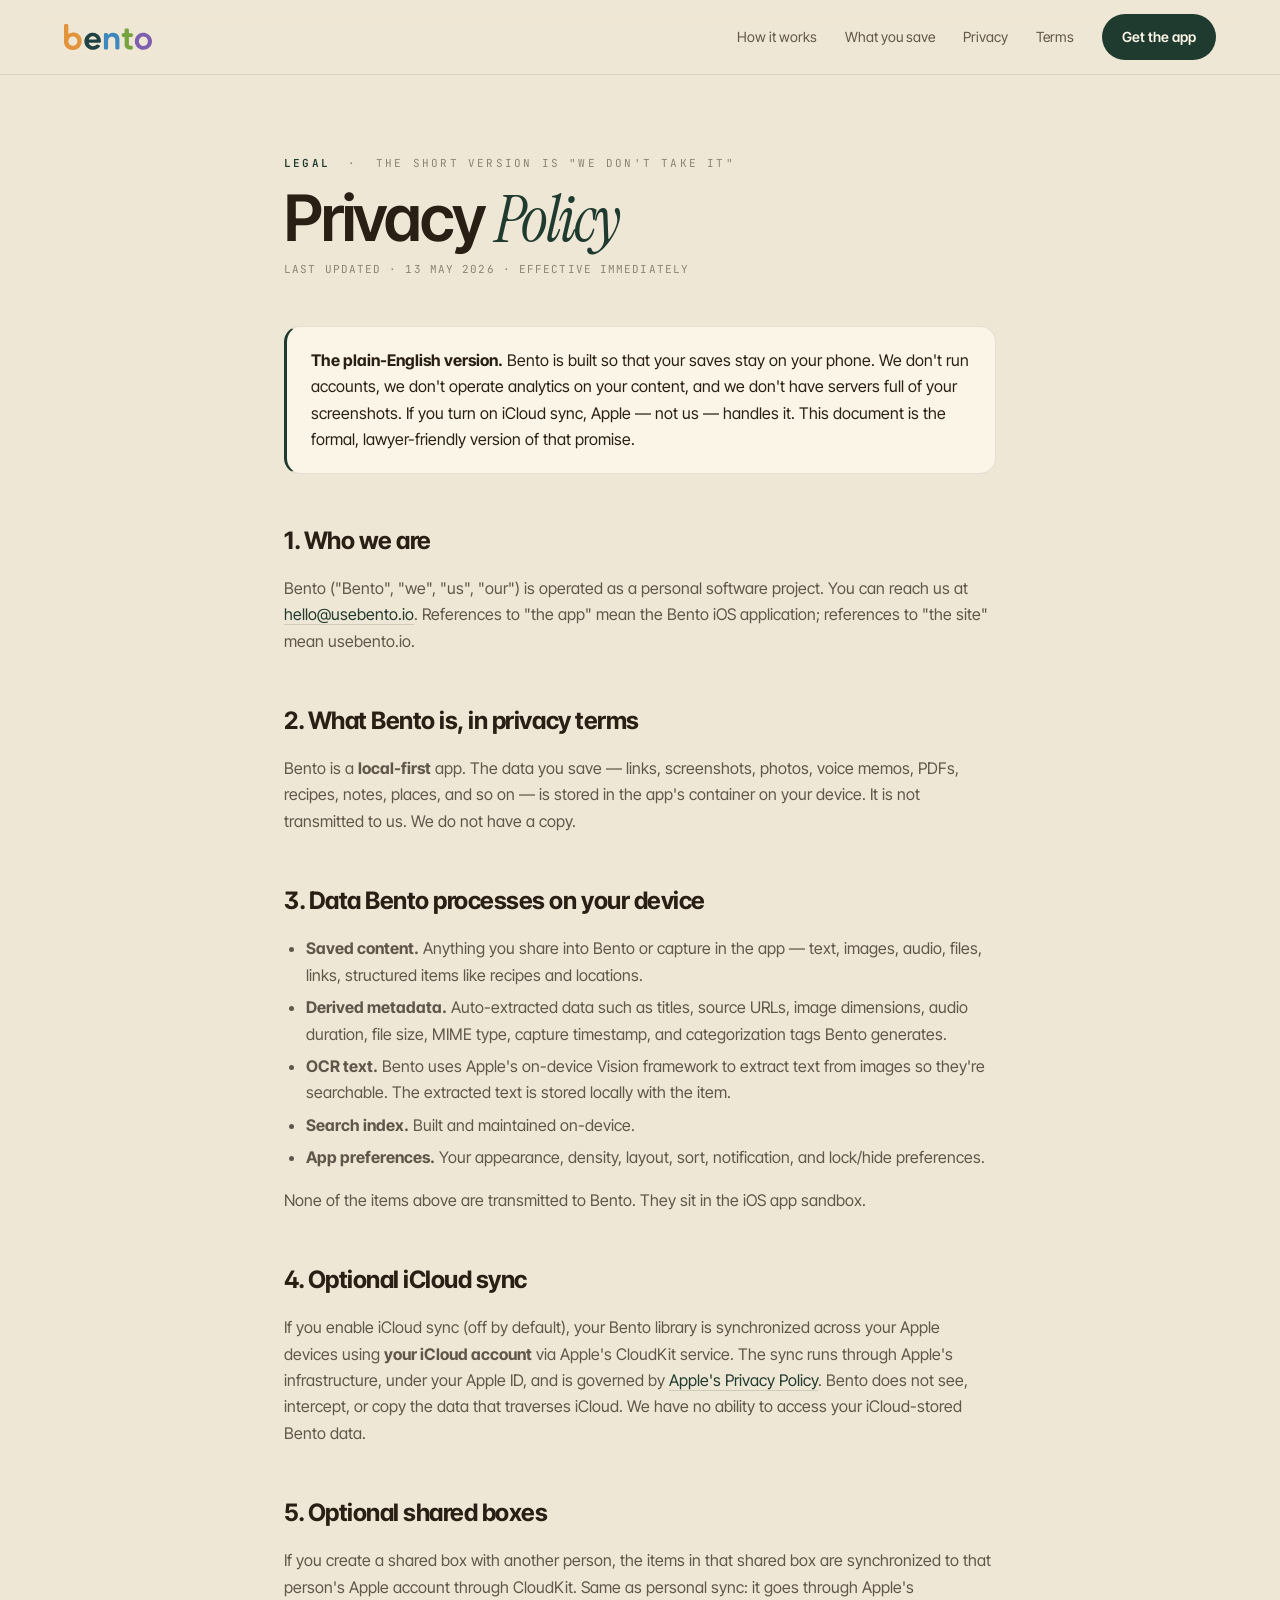
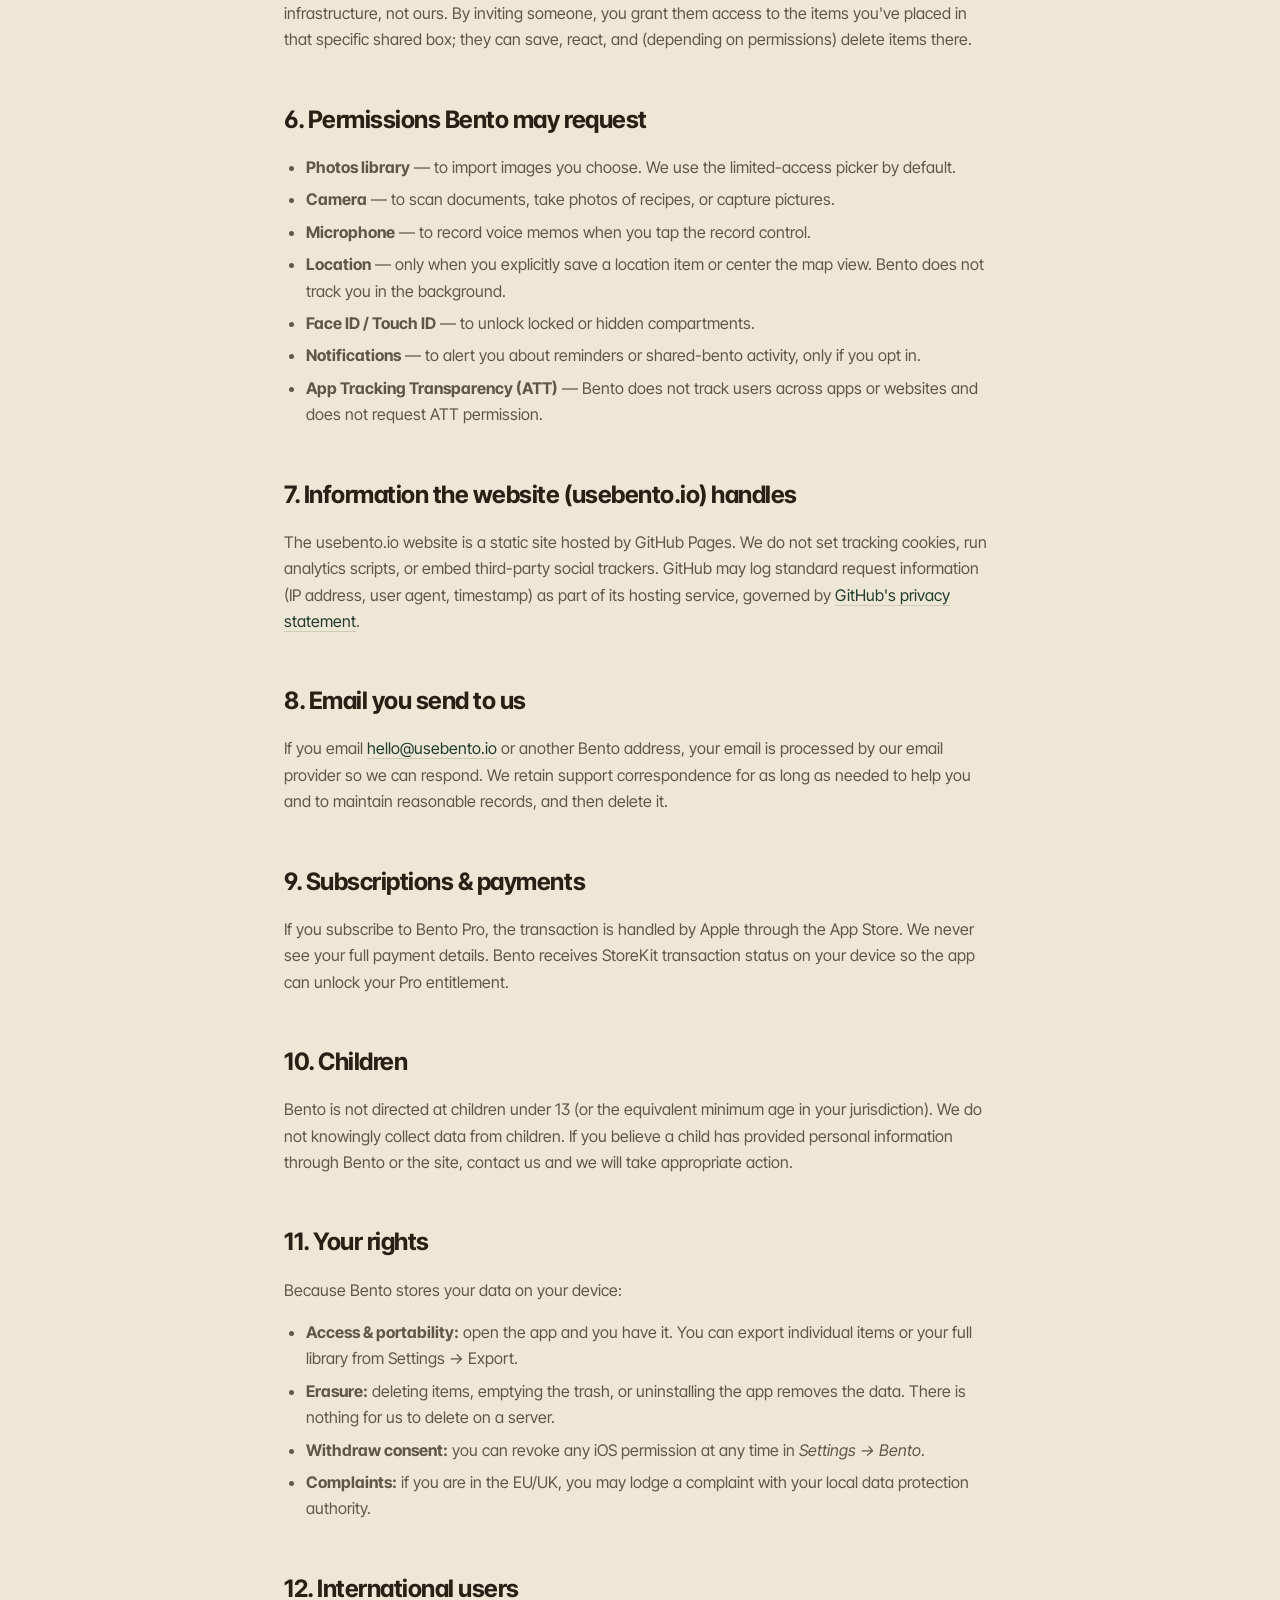
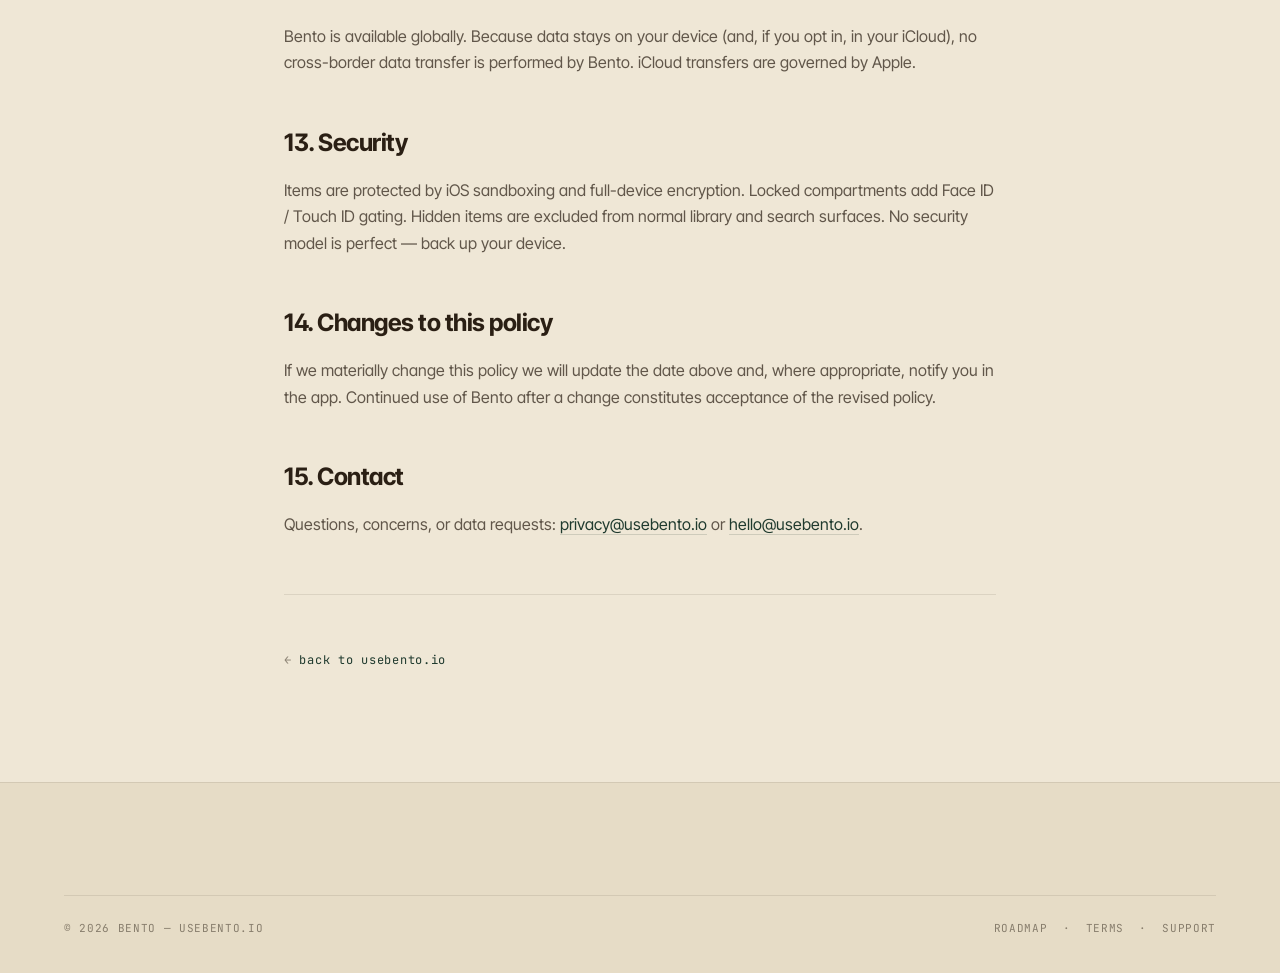
==== commit 28eb5d6d: "Add public roadmap page - New roadmap.html with shipped (v1.0–v1.2), planned (v1.3–v1.6),   and furt" ====
--- a/privacy.html
+++ b/privacy.html
@@ -117,7 +117,7 @@
   <div class="wrap">
     <div class="foot-base">
       <span>© 2026 Bento — usebento.io</span>
-      <span><a href="terms.html" style="border:none;">Terms</a> &nbsp;·&nbsp; <a href="support.html" style="border:none;">Support</a></span>
+      <span><a href="roadmap.html" style="border:none;">Roadmap</a> &nbsp;·&nbsp; <a href="terms.html" style="border:none;">Terms</a> &nbsp;·&nbsp; <a href="support.html" style="border:none;">Support</a></span>
     </div>
   </div>
 </footer>
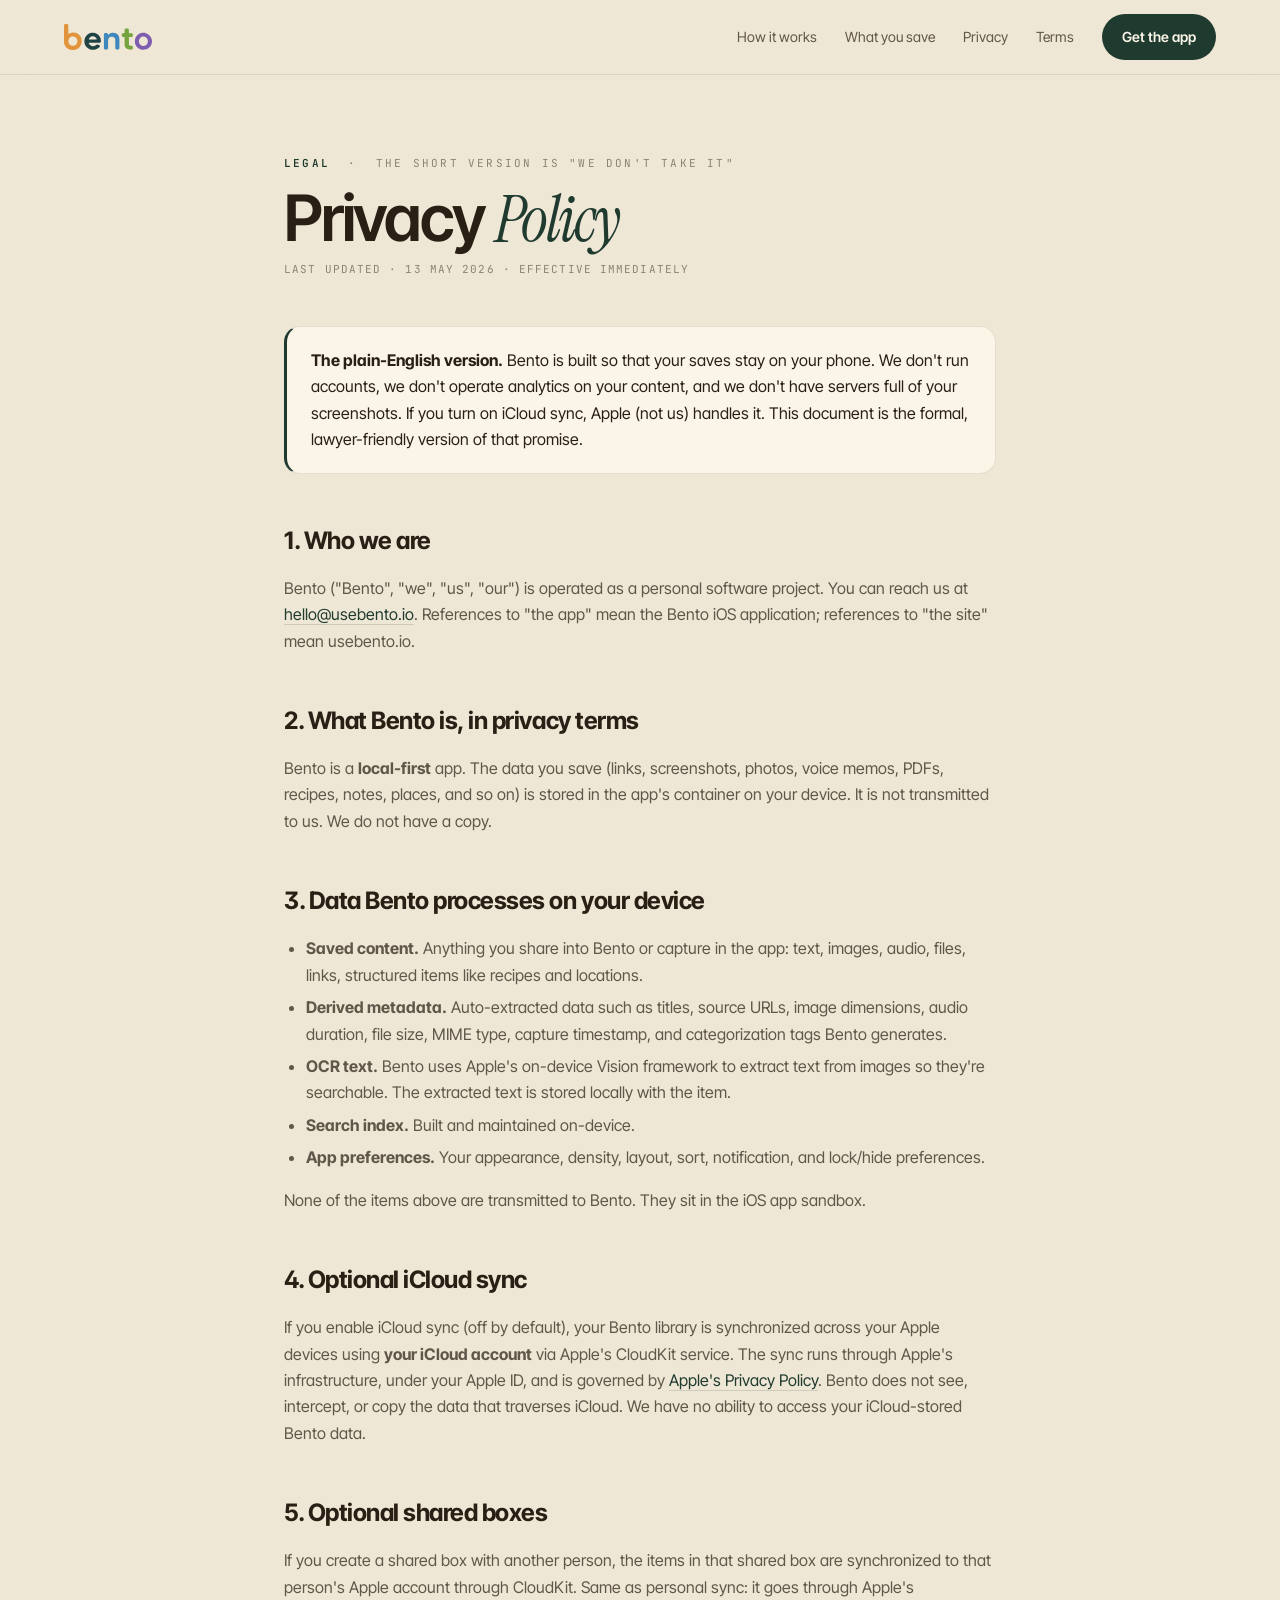
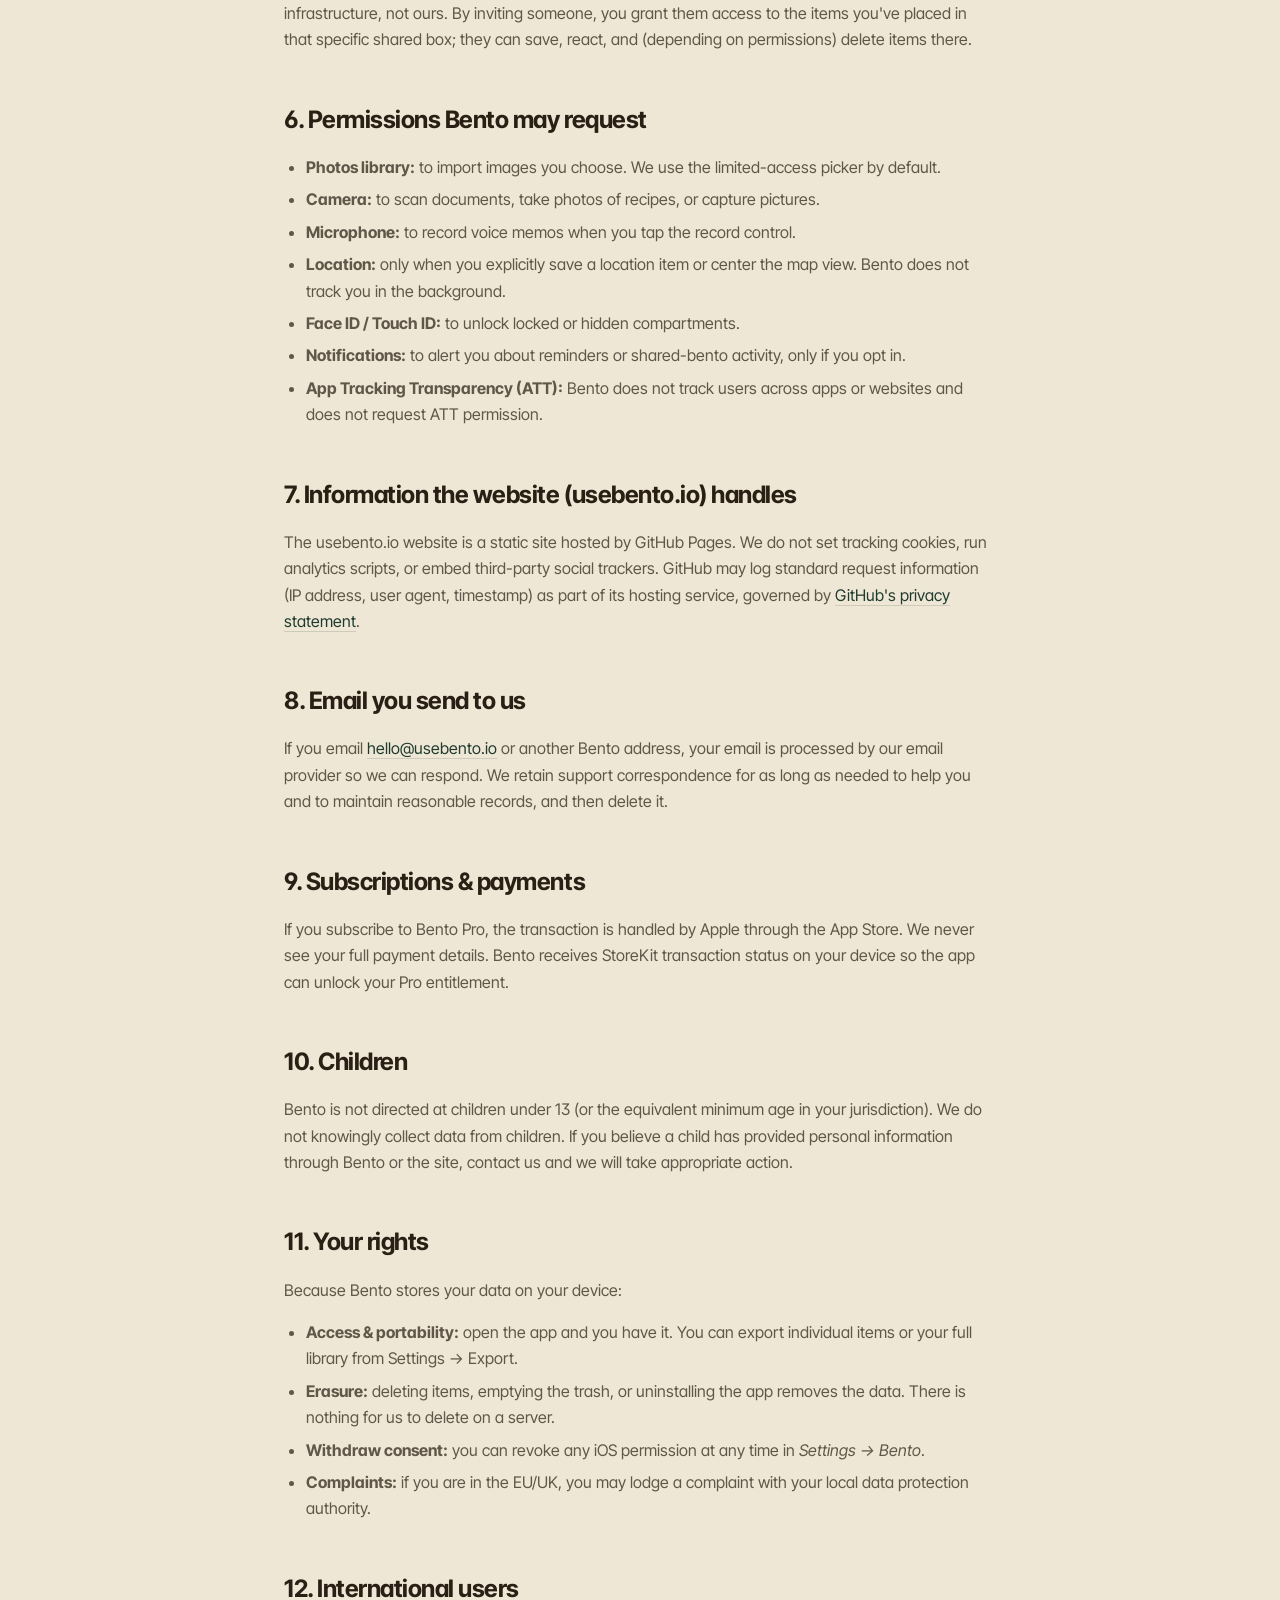
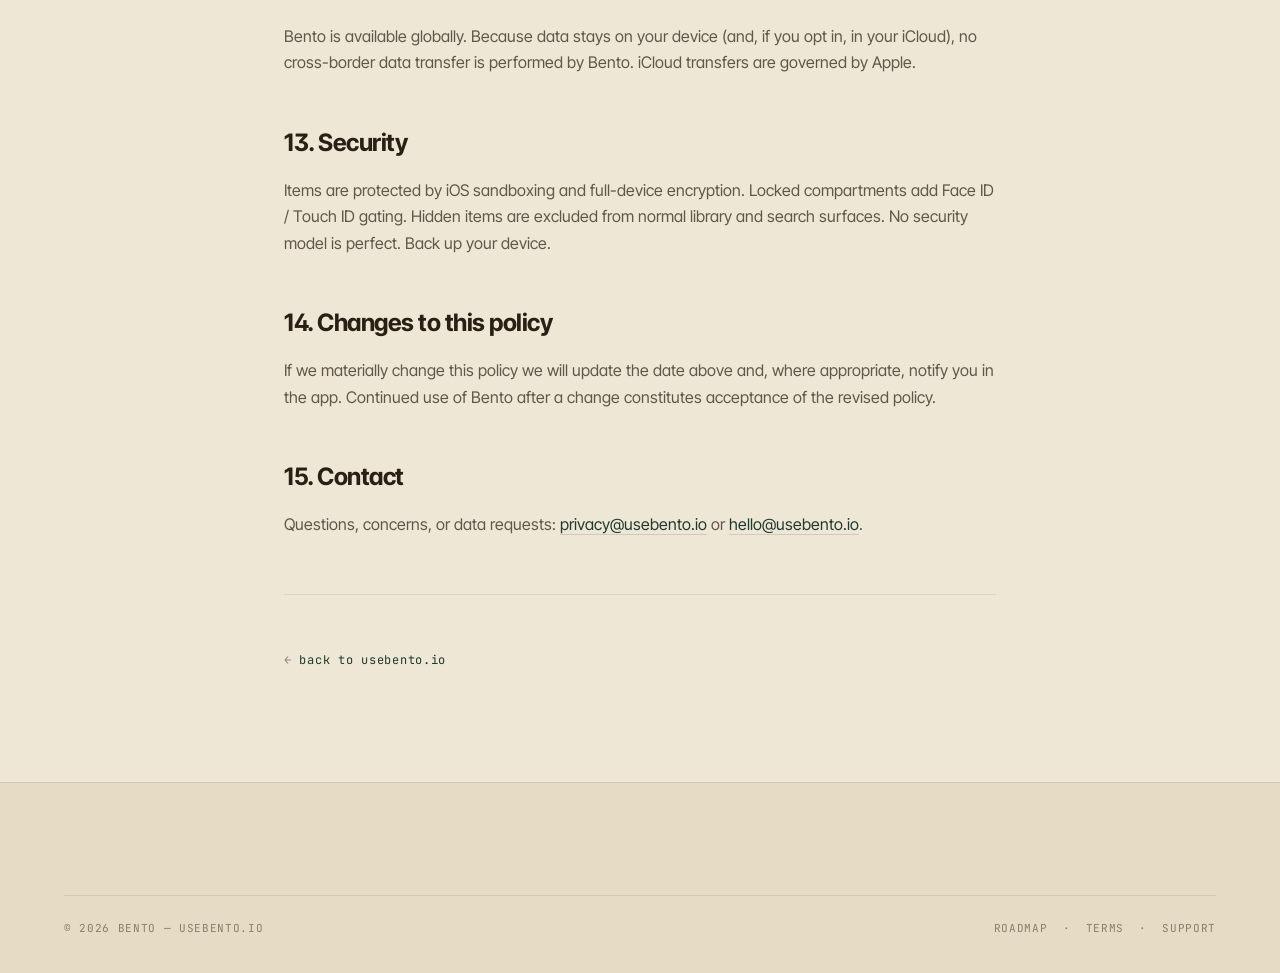
==== commit d3c35651: "Scrub em dashes from all body copy across all pages Replace em dashes in running prose with colons, " ====
--- a/privacy.html
+++ b/privacy.html
@@ -37,18 +37,18 @@
     <div class="updated">Last updated · 13 May 2026 · effective immediately</div>
 
     <div class="callout">
-      <p><strong>The plain-English version.</strong> Bento is built so that your saves stay on your phone. We don't run accounts, we don't operate analytics on your content, and we don't have servers full of your screenshots. If you turn on iCloud sync, Apple — not us — handles it. This document is the formal, lawyer-friendly version of that promise.</p>
+      <p><strong>The plain-English version.</strong> Bento is built so that your saves stay on your phone. We don't run accounts, we don't operate analytics on your content, and we don't have servers full of your screenshots. If you turn on iCloud sync, Apple (not us) handles it. This document is the formal, lawyer-friendly version of that promise.</p>
     </div>
 
     <h2>1. Who we are</h2>
     <p>Bento ("Bento", "we", "us", "our") is operated as a personal software project. You can reach us at <a href="mailto:hello@usebento.io">hello@usebento.io</a>. References to "the app" mean the Bento iOS application; references to "the site" mean usebento.io.</p>
 
     <h2>2. What Bento is, in privacy terms</h2>
-    <p>Bento is a <strong>local-first</strong> app. The data you save — links, screenshots, photos, voice memos, PDFs, recipes, notes, places, and so on — is stored in the app's container on your device. It is not transmitted to us. We do not have a copy.</p>
+    <p>Bento is a <strong>local-first</strong> app. The data you save (links, screenshots, photos, voice memos, PDFs, recipes, notes, places, and so on) is stored in the app's container on your device. It is not transmitted to us. We do not have a copy.</p>
 
     <h2>3. Data Bento processes on your device</h2>
     <ul>
-      <li><strong>Saved content.</strong> Anything you share into Bento or capture in the app — text, images, audio, files, links, structured items like recipes and locations.</li>
+      <li><strong>Saved content.</strong> Anything you share into Bento or capture in the app: text, images, audio, files, links, structured items like recipes and locations.</li>
       <li><strong>Derived metadata.</strong> Auto-extracted data such as titles, source URLs, image dimensions, audio duration, file size, MIME type, capture timestamp, and categorization tags Bento generates.</li>
       <li><strong>OCR text.</strong> Bento uses Apple's on-device Vision framework to extract text from images so they're searchable. The extracted text is stored locally with the item.</li>
       <li><strong>Search index.</strong> Built and maintained on-device.</li>
@@ -64,13 +64,13 @@
 
     <h2>6. Permissions Bento may request</h2>
     <ul>
-      <li><strong>Photos library</strong> — to import images you choose. We use the limited-access picker by default.</li>
-      <li><strong>Camera</strong> — to scan documents, take photos of recipes, or capture pictures.</li>
-      <li><strong>Microphone</strong> — to record voice memos when you tap the record control.</li>
-      <li><strong>Location</strong> — only when you explicitly save a location item or center the map view. Bento does not track you in the background.</li>
-      <li><strong>Face ID / Touch ID</strong> — to unlock locked or hidden compartments.</li>
-      <li><strong>Notifications</strong> — to alert you about reminders or shared-bento activity, only if you opt in.</li>
-      <li><strong>App Tracking Transparency (ATT)</strong> — Bento does not track users across apps or websites and does not request ATT permission.</li>
+      <li><strong>Photos library:</strong> to import images you choose. We use the limited-access picker by default.</li>
+      <li><strong>Camera:</strong> to scan documents, take photos of recipes, or capture pictures.</li>
+      <li><strong>Microphone:</strong> to record voice memos when you tap the record control.</li>
+      <li><strong>Location:</strong> only when you explicitly save a location item or center the map view. Bento does not track you in the background.</li>
+      <li><strong>Face ID / Touch ID:</strong> to unlock locked or hidden compartments.</li>
+      <li><strong>Notifications:</strong> to alert you about reminders or shared-bento activity, only if you opt in.</li>
+      <li><strong>App Tracking Transparency (ATT):</strong> Bento does not track users across apps or websites and does not request ATT permission.</li>
     </ul>
 
     <h2>7. Information the website (usebento.io) handles</h2>
@@ -98,7 +98,7 @@
     <p>Bento is available globally. Because data stays on your device (and, if you opt in, in your iCloud), no cross-border data transfer is performed by Bento. iCloud transfers are governed by Apple.</p>
 
     <h2>13. Security</h2>
-    <p>Items are protected by iOS sandboxing and full-device encryption. Locked compartments add Face ID / Touch ID gating. Hidden items are excluded from normal library and search surfaces. No security model is perfect — back up your device.</p>
+    <p>Items are protected by iOS sandboxing and full-device encryption. Locked compartments add Face ID / Touch ID gating. Hidden items are excluded from normal library and search surfaces. No security model is perfect. Back up your device.</p>
 
     <h2>14. Changes to this policy</h2>
     <p>If we materially change this policy we will update the date above and, where appropriate, notify you in the app. Continued use of Bento after a change constitutes acceptance of the revised policy.</p>
--- a/assets/styles.css
+++ b/assets/styles.css
@@ -707,13 +707,13 @@
 
 .pricing-grid {
   display: grid;
-  grid-template-columns: 1fr 1fr;
+  grid-template-columns: repeat(3, 1fr);
   gap: 20px;
-  max-width: 820px;
+  max-width: 1100px;
   margin: 0 auto;
 }
-@media (max-width: 640px) {
-  .pricing-grid { grid-template-columns: 1fr; }
+@media (max-width: 900px) {
+  .pricing-grid { grid-template-columns: 1fr; max-width: 520px; }
 }
 
 .plan-card {
@@ -806,6 +806,32 @@
 .plan-card--featured .plan-features li { color: rgba(251,245,232,0.85); }
 .plan-card--featured .plan-features li::before { color: var(--cream); }
 
+.plan-card--lifetime {
+  background: var(--ink);
+  border-color: var(--ink);
+  color: var(--rice);
+}
+.plan-card--lifetime .plan-tier { color: rgba(251,245,232,0.45); }
+.plan-card--lifetime .plan-name { color: var(--rice); }
+.plan-card--lifetime .plan-amount { color: var(--rice); }
+.plan-card--lifetime .plan-period { color: rgba(251,245,232,0.55); }
+.plan-card--lifetime .plan-desc { color: rgba(251,245,232,0.65); }
+.plan-card--lifetime .plan-features li { color: rgba(251,245,232,0.85); }
+.plan-card--lifetime .plan-features li::before { color: var(--cream); }
+
+.plan-badge {
+  display: inline-block;
+  font-family: var(--font-mono);
+  font-size: 9px;
+  letter-spacing: 0.16em;
+  text-transform: uppercase;
+  padding: 3px 9px;
+  border-radius: 999px;
+  margin-bottom: 12px;
+  background: rgba(251,245,232,0.10);
+  color: var(--cream);
+}
+
 .pricing-note {
   text-align: center;
   font-family: var(--font-mono);
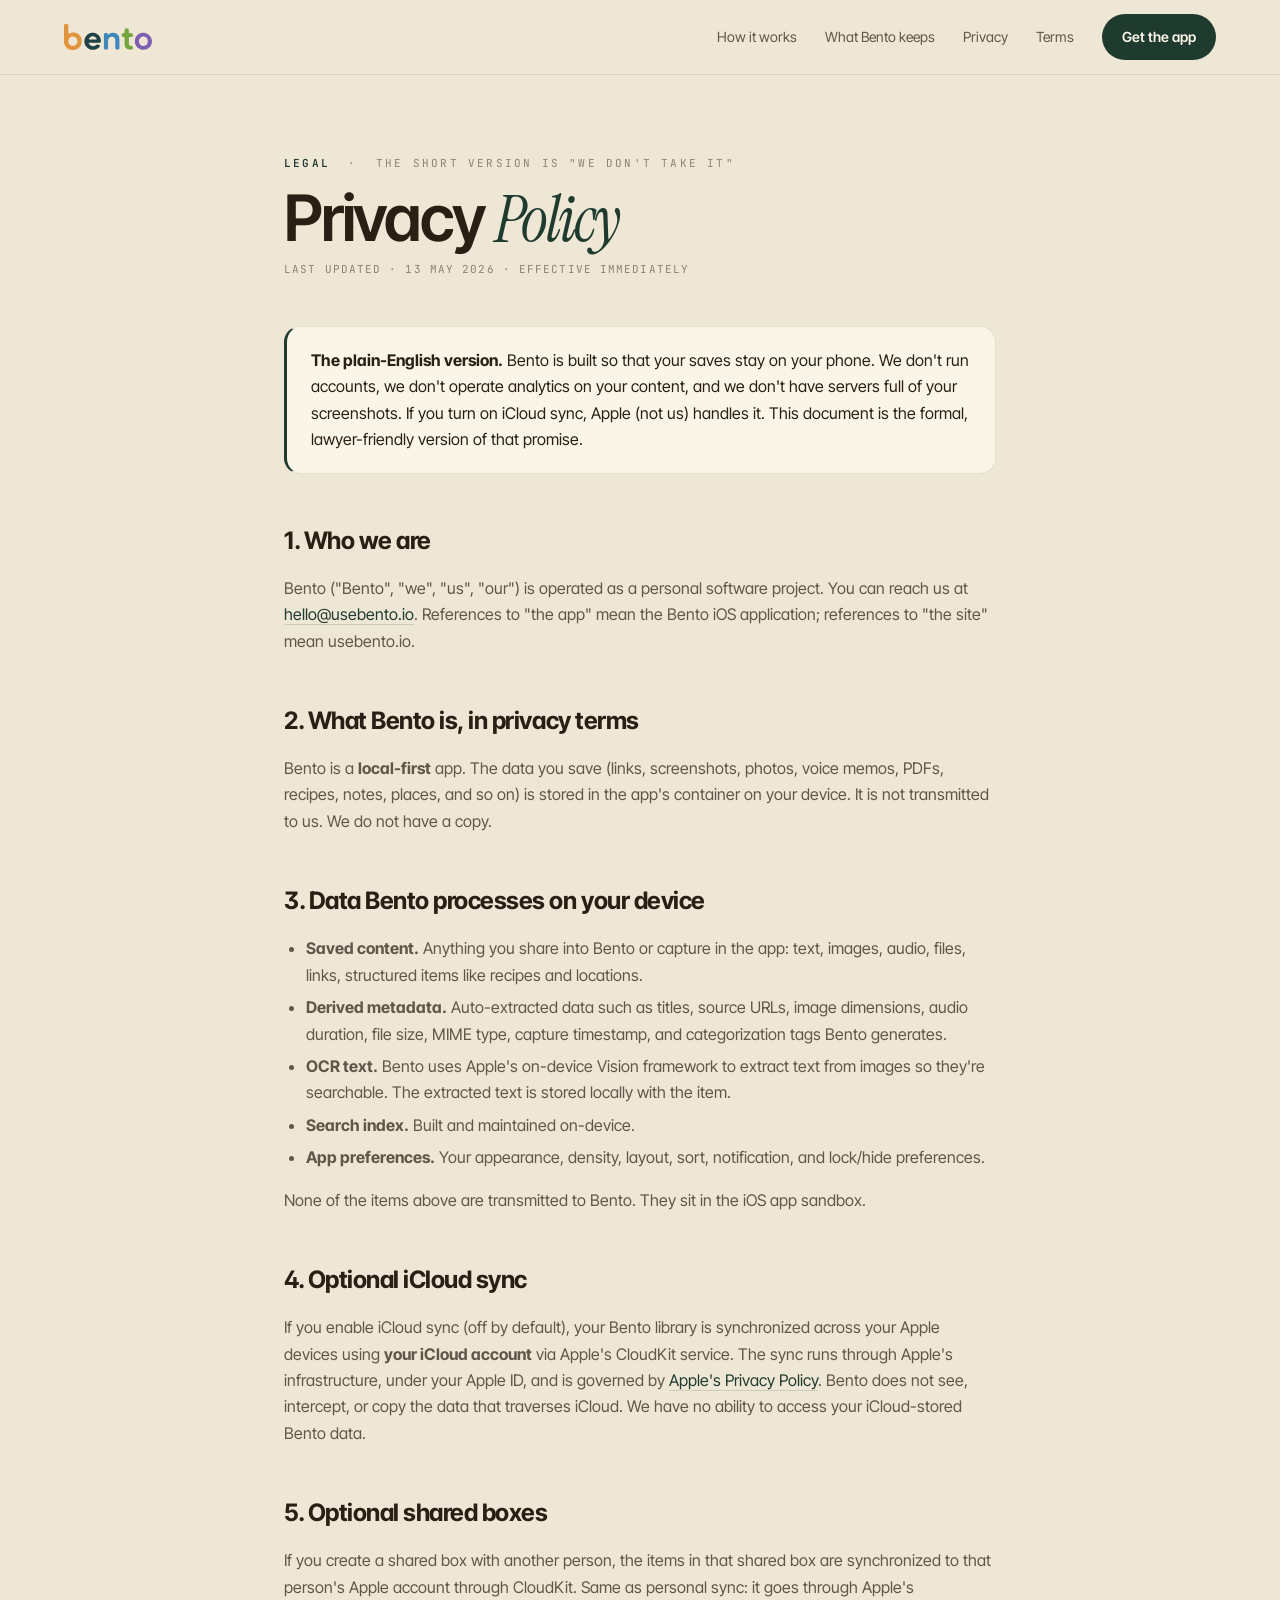
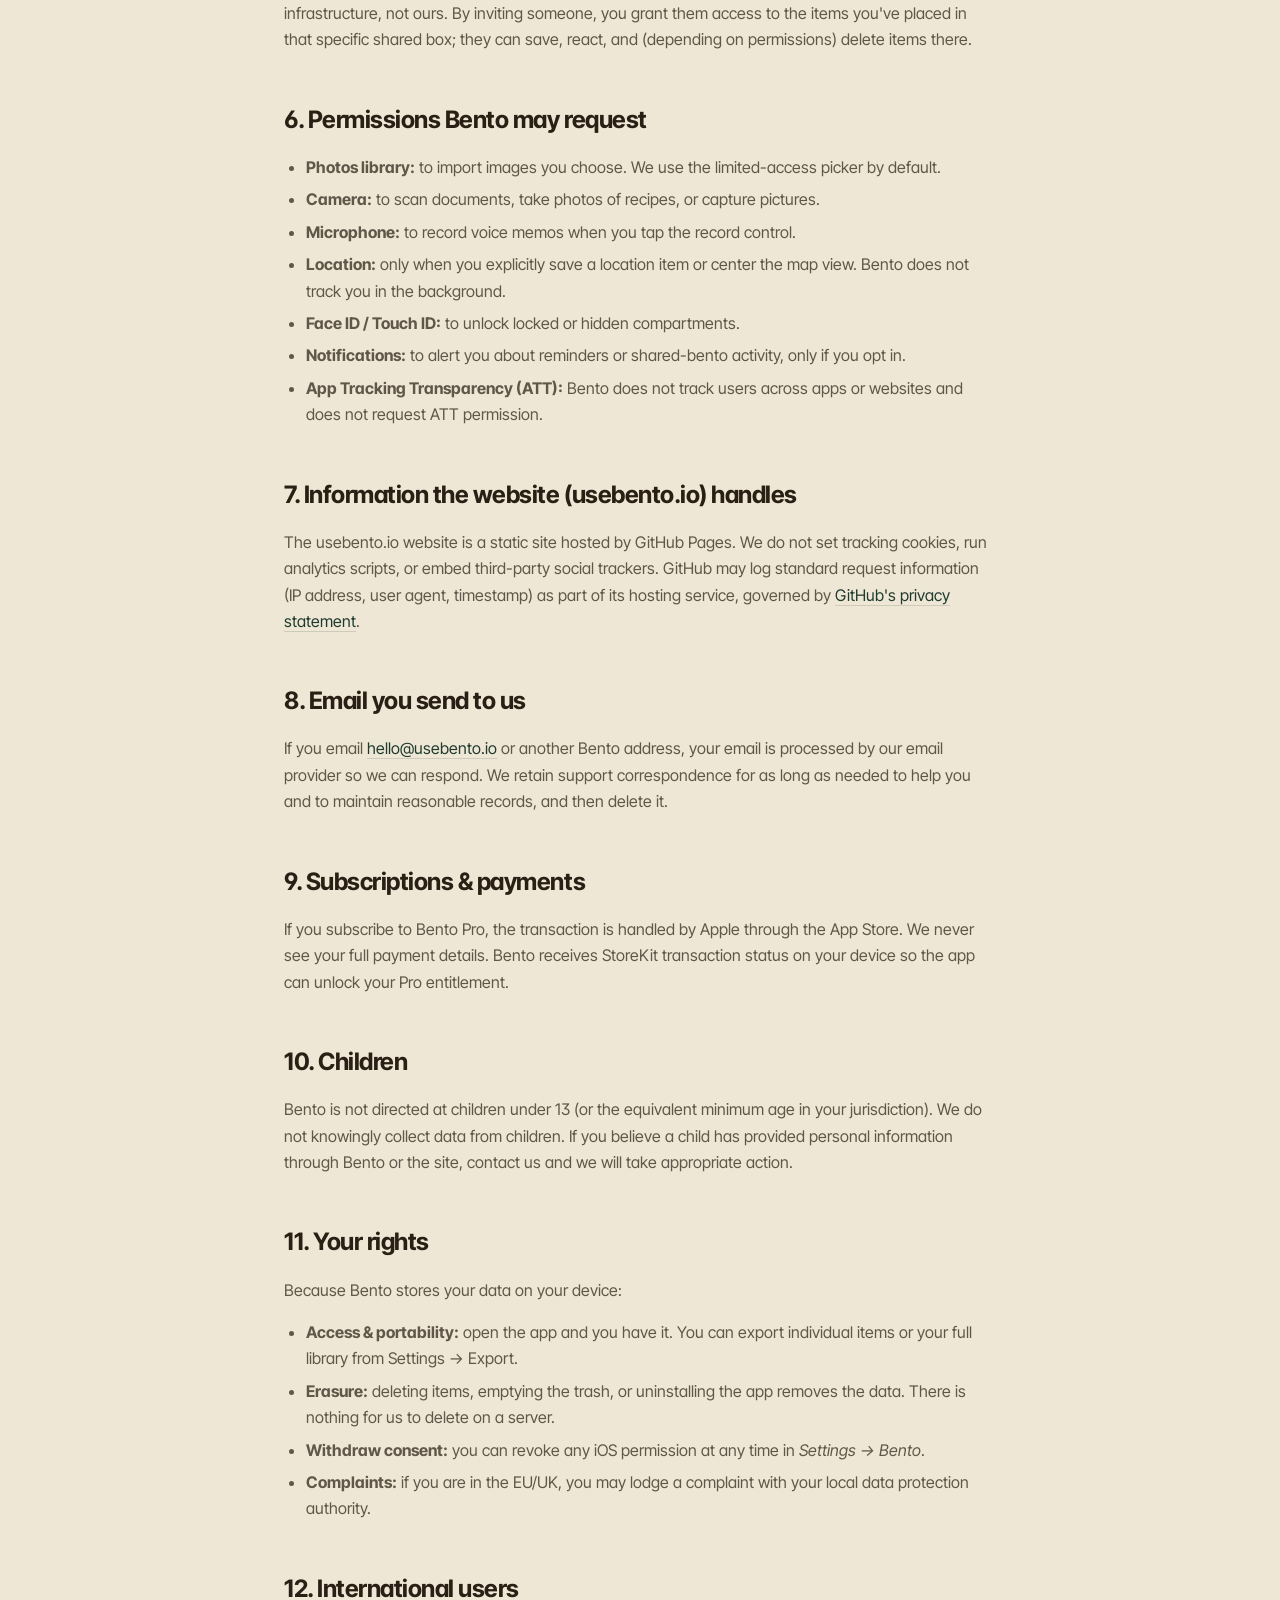
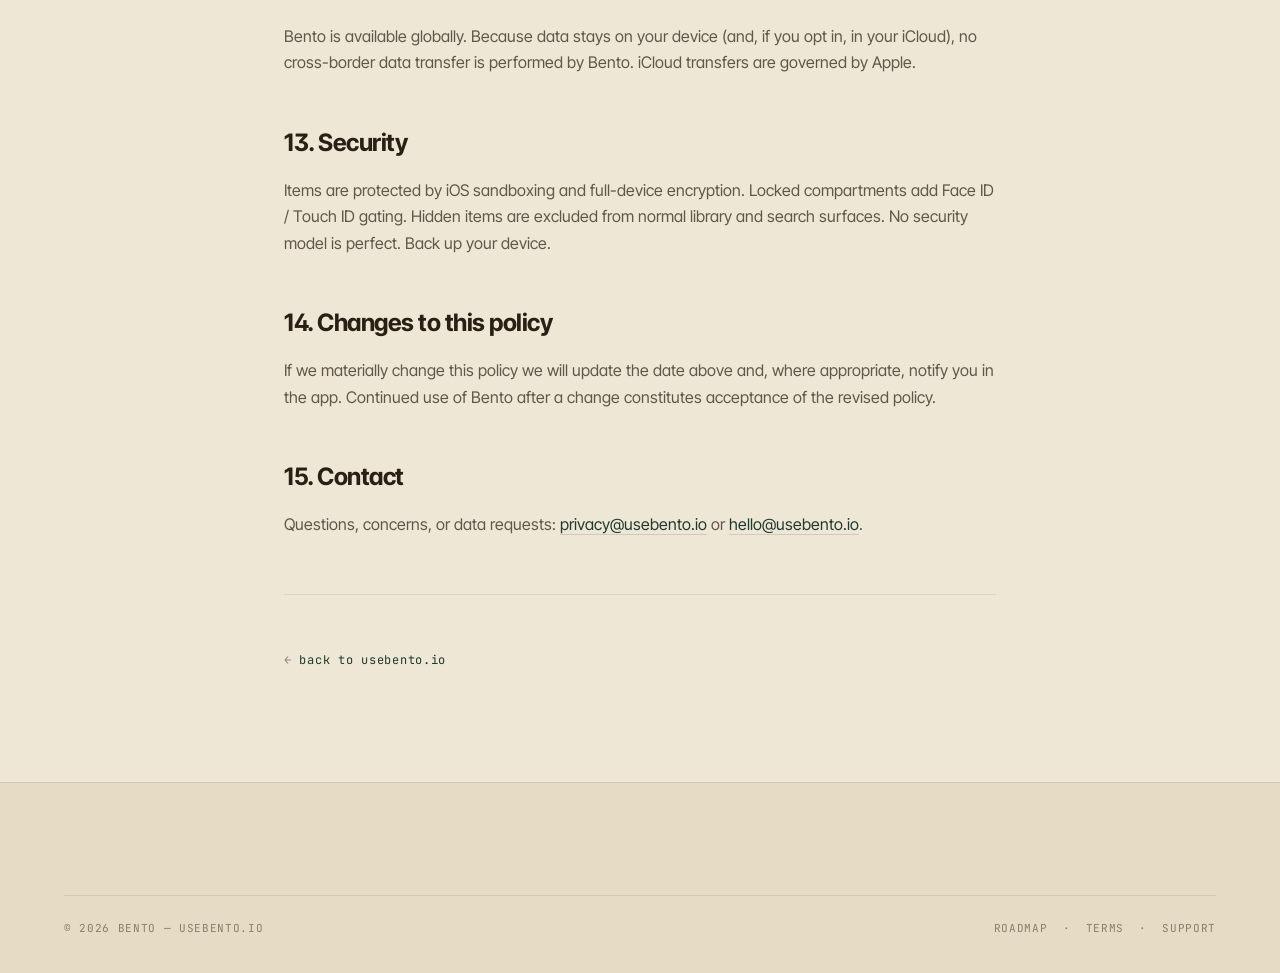
==== commit 9fb71cdc: "Final copy cleanup: remove save/find remnants, align with personal library identity - Step 02: 'Ever" ====
--- a/privacy.html
+++ b/privacy.html
@@ -22,7 +22,7 @@
     </a>
     <div class="nav-links">
       <a href="/#how">How it works</a>
-      <a href="/#types">What you save</a>
+      <a href="/#types">What Bento keeps</a>
       <a href="privacy.html">Privacy</a>
       <a href="terms.html">Terms</a>
       <a class="btn btn-primary" href="/#download">Get the app</a>
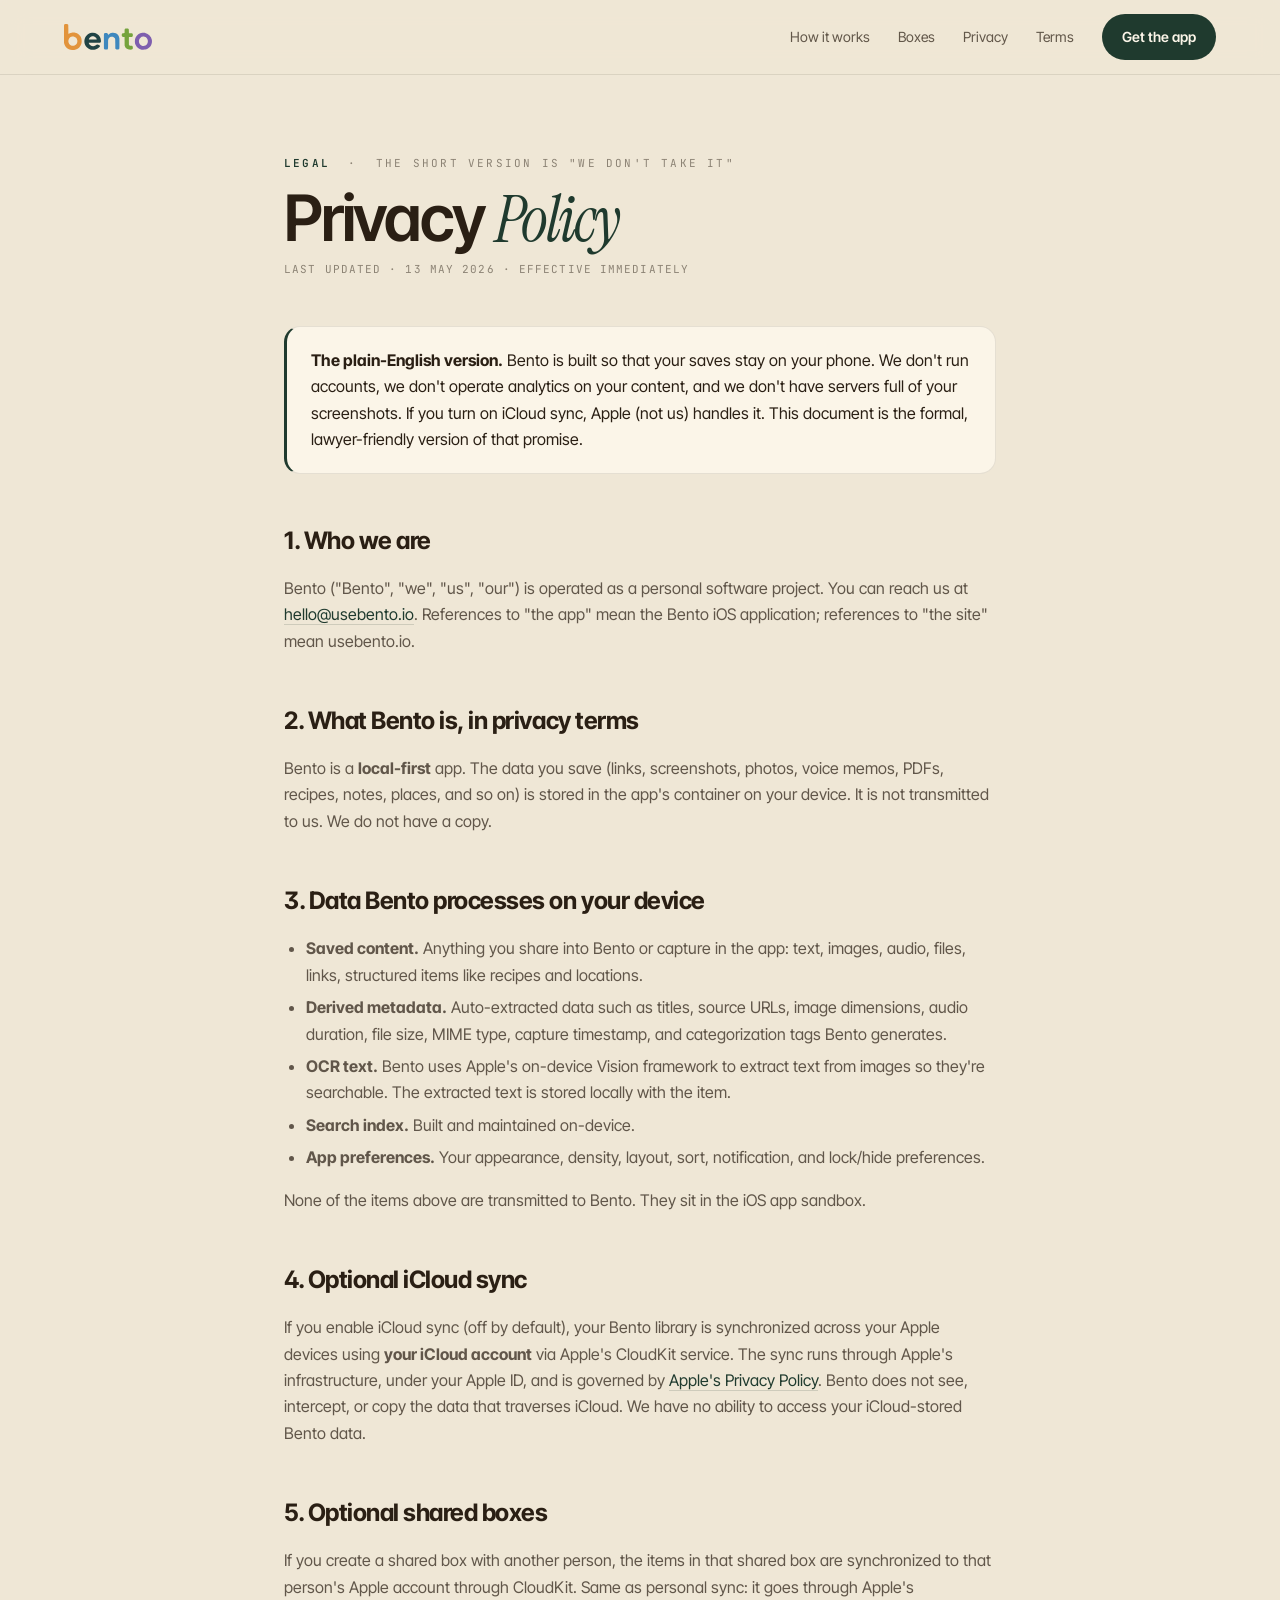
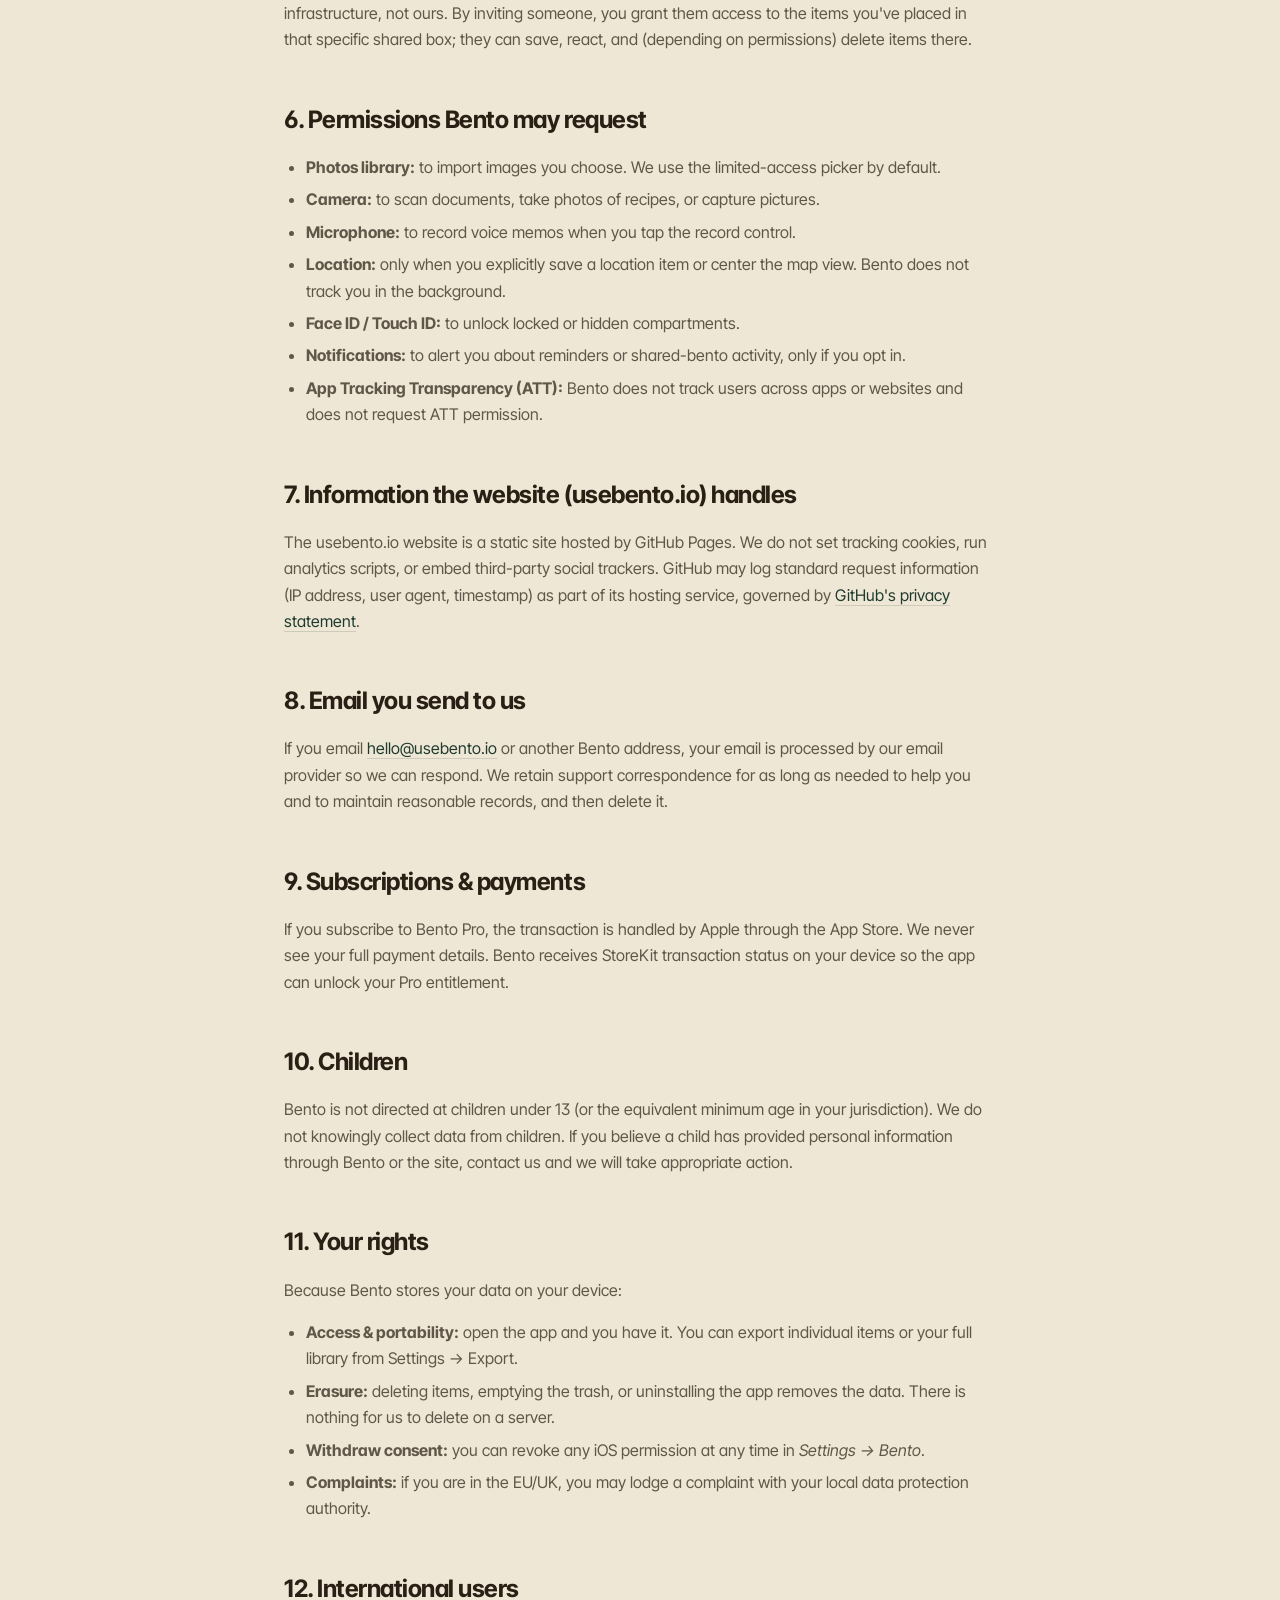
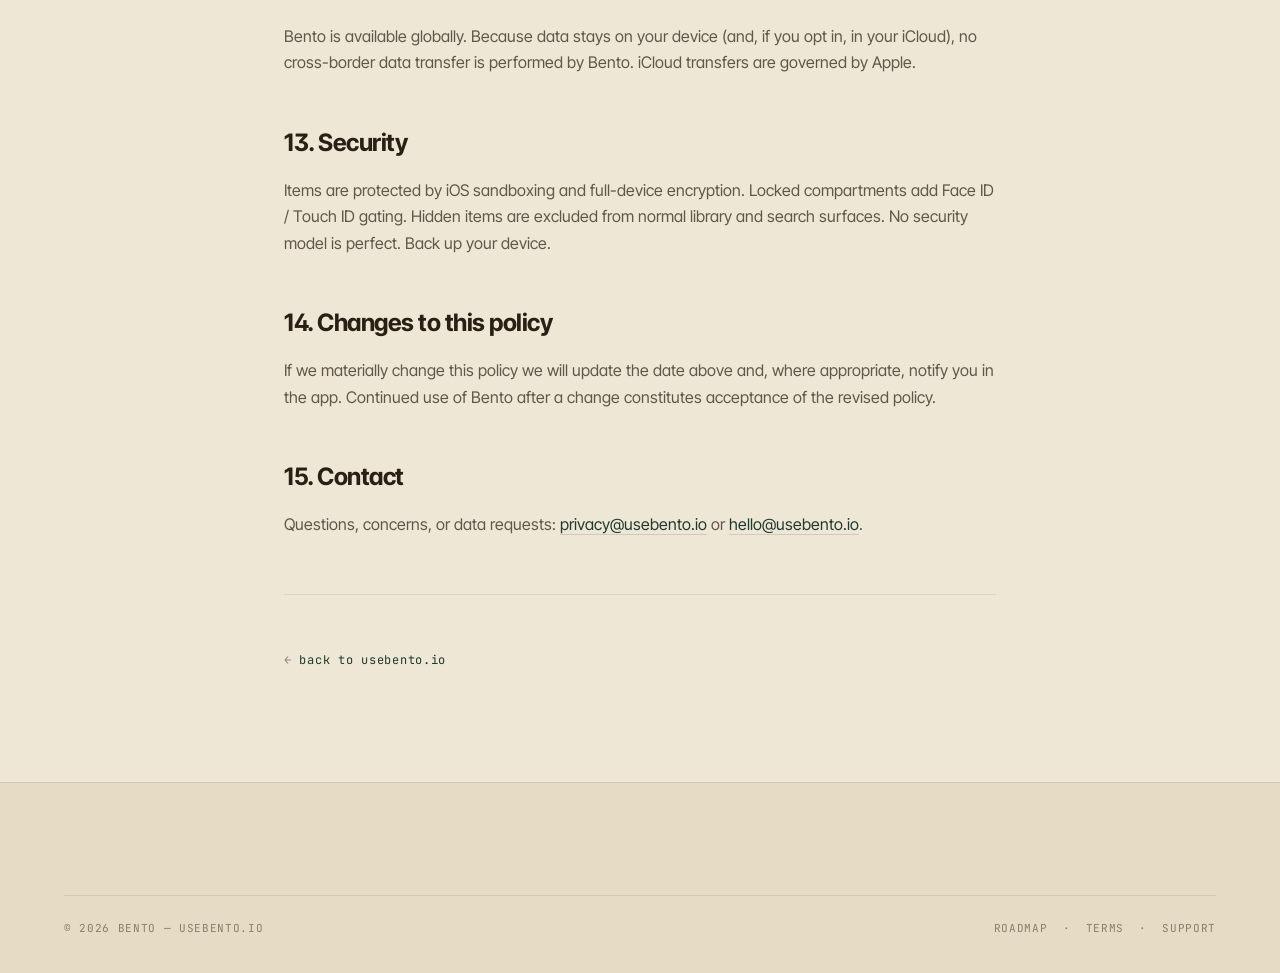
==== commit c0f86161: "Site for Bento 2: new hero, screenshot gallery, recipe/trip/home boxes, updated FAQ, pricing, roadma" ====
--- a/privacy.html
+++ b/privacy.html
@@ -6,6 +6,13 @@
 <title>Privacy Policy — Bento</title>
 <meta name="description" content="Bento privacy policy. Bento is local-first and account-free. Your saves stay on your device." />
 <meta name="theme-color" content="#EFE7D6" />
+<meta property="og:title" content="Privacy Policy — Bento" />
+<meta property="og:description" content="Bento privacy policy. Bento is local-first and account-free. Your saves stay on your device." />
+<meta property="og:type" content="website" />
+<meta property="og:url" content="https://usebento.io/privacy.html" />
+<meta property="og:image" content="https://usebento.io/assets/og.png" />
+<meta name="twitter:card" content="summary_large_image" />
+<link rel="canonical" href="https://usebento.io/privacy.html" />
 <link rel="icon" type="image/png" sizes="32x32" href="favicon-32.png" />
 <link rel="apple-touch-icon" sizes="180x180" href="apple-touch-icon.png" />
 <link rel="preconnect" href="https://fonts.googleapis.com" />
@@ -22,7 +29,7 @@
     </a>
     <div class="nav-links">
       <a href="/#how">How it works</a>
-      <a href="/#types">What Bento keeps</a>
+      <a href="/#types">Boxes</a>
       <a href="privacy.html">Privacy</a>
       <a href="terms.html">Terms</a>
       <a class="btn btn-primary" href="/#download">Get the app</a>
--- a/assets/styles.css
+++ b/assets/styles.css
@@ -275,6 +275,7 @@
 .phone-shell:hover { transform: rotate(0deg); }
 .phone-shot {
   width: 100%;
+  height: auto;
   border-radius: 46px;
   display: block;
 }
@@ -341,85 +342,92 @@
   .steps { grid-template-columns: 1fr; }
 }
 
-/* ─────────────────  Spotlights (color-blocked App Store style)  ───────────────── */
-
-.spotlights {
+/* ─────────────────  Screens (App Store screenshot strip)  ───────────────── */
+
+.shots {
+  display: flex;
+  gap: 16px;
+  overflow-x: auto;
+  scroll-snap-type: x mandatory;
+  padding: 8px 4px 20px;
+  margin: 0 -4px;
+  scrollbar-width: thin;
+}
+.shots img {
+  flex: 0 0 auto;
+  width: 260px;
+  height: auto;
+  border-radius: 26px;
+  scroll-snap-align: start;
+  box-shadow: var(--shadow);
+}
+.shots:focus-visible { outline: 2px solid var(--forest); outline-offset: 4px; border-radius: 8px; }
+@media (max-width: 600px) {
+  .shots img { width: 220px; border-radius: 22px; }
+}
+
+/* ─────────────────  Box types (recipe / trip / home)  ───────────────── */
+
+.box-types {
   display: grid;
-  grid-template-columns: repeat(6, 1fr);
-  gap: 14px;
-  margin-top: 8px;
-}
-.spotlight {
+  grid-template-columns: repeat(3, 1fr);
+  gap: 16px;
+  margin-bottom: 72px;
+}
+.box-type {
   border-radius: var(--radius-xl);
-  padding: 36px 32px;
-  position: relative;
-  overflow: hidden;
-  min-height: 360px;
-  display: flex; flex-direction: column; justify-content: space-between;
-  color: var(--ink);
+  padding: 32px 28px 30px;
+  color: var(--rice);
   box-shadow: 0 24px 60px rgba(0, 0, 0, 0.10);
-  transition: transform 240ms ease, box-shadow 240ms ease;
-}
-.spotlight:hover { transform: translateY(-4px); box-shadow: 0 32px 70px rgba(0, 0, 0, 0.14); }
-.spotlight .badge {
-  position: absolute; top: 24px; right: 24px;
-  padding: 5px 10px;
-  border-radius: 999px;
-  background: rgba(0, 0, 0, 0.08);
-  font-family: var(--font-mono);
-  font-size: 10px;
+}
+.box-type .bt-kind {
+  font-family: var(--font-mono);
+  font-size: 11px;
   letter-spacing: 0.18em;
   text-transform: uppercase;
-  opacity: 0.75;
-}
-.spotlight h3 {
-  font-size: clamp(28px, 2.4vw, 38px);
-  line-height: 1.02;
-  letter-spacing: -0.025em;
-  margin: 0;
+  opacity: 0.8;
+}
+.box-type h3 {
+  margin: 14px 0 18px;
+  font-size: 28px;
+  font-weight: 600;
+  letter-spacing: -0.03em;
+  line-height: 1.1;
+}
+.box-type h3 em {
+  display: block;
   font-family: var(--font-serif);
   font-style: italic;
   font-weight: 400;
-}
-.spotlight h3 .accent {
-  display: block;
-  font-family: var(--font-sans);
-  font-style: normal;
-  font-weight: 600;
-  margin-top: 4px;
-}
-.spotlight p {
-  font-size: 14px; line-height: 1.5;
-  max-width: 360px;
-  margin: 14px 0 0;
-  opacity: 0.7;
-}
-
-/* Spotlights — color blocks lifted from the App Store shots */
-.sp-paper    { background: var(--paper);   color: var(--ink);  grid-column: span 2; }
-.sp-paper    .accent { color: var(--forest); }
-
-.sp-forest   { background: var(--forest);  color: var(--rice); grid-column: span 2; }
-.sp-forest   .accent { color: var(--cream); }
-.sp-forest   .badge { background: rgba(255, 255, 255, 0.12); color: var(--rice); }
-
-.sp-persim   { background: var(--persimmon); color: var(--rice); grid-column: span 2; }
-.sp-persim   .accent { color: var(--forest); }
-.sp-persim   .badge { background: rgba(255, 255, 255, 0.18); color: var(--rice); }
-
-.sp-cream    { background: var(--cream); color: var(--ink); grid-column: span 3; }
-.sp-cream    .accent { color: var(--persimmon); }
-
-.sp-shoyu    { background: var(--ink); color: var(--rice); grid-column: span 3; }
-.sp-shoyu    .accent { color: var(--cream); }
-.sp-shoyu    .badge { background: rgba(255, 255, 255, 0.10); color: var(--rice); }
+  color: var(--cream);
+}
+.box-type ul { margin: 0; padding: 0; list-style: none; display: grid; gap: 10px; }
+.box-type li {
+  position: relative;
+  padding-left: 18px;
+  font-size: 15px;
+  line-height: 1.5;
+}
+.box-type li::before {
+  content: "";
+  position: absolute; left: 0; top: 0.6em;
+  width: 7px; height: 7px; border-radius: 2px;
+  background: var(--cream);
+}
+.bt-recipe { background: var(--persimmon); }
+.bt-trip   { background: #2F6B5E; }
+.bt-home   { background: var(--t-slate); }
+
+h3.subkicker {
+  font-size: clamp(24px, 2.6vw, 32px);
+  font-weight: 600;
+  letter-spacing: -0.03em;
+  margin: 0 0 22px;
+}
+h3.subkicker em { font-family: var(--font-serif); font-style: italic; font-weight: 400; color: var(--forest); }
 
 @media (max-width: 980px) {
-  .spotlights { grid-template-columns: 1fr 1fr; }
-  .spotlight, .sp-paper, .sp-forest, .sp-persim, .sp-cream, .sp-shoyu { grid-column: span 1; }
-}
-@media (max-width: 600px) {
-  .spotlights { grid-template-columns: 1fr; }
+  .box-types { grid-template-columns: 1fr; }
 }
 
 /* ─────────────────  Item types grid (the pantry)  ───────────────── */
